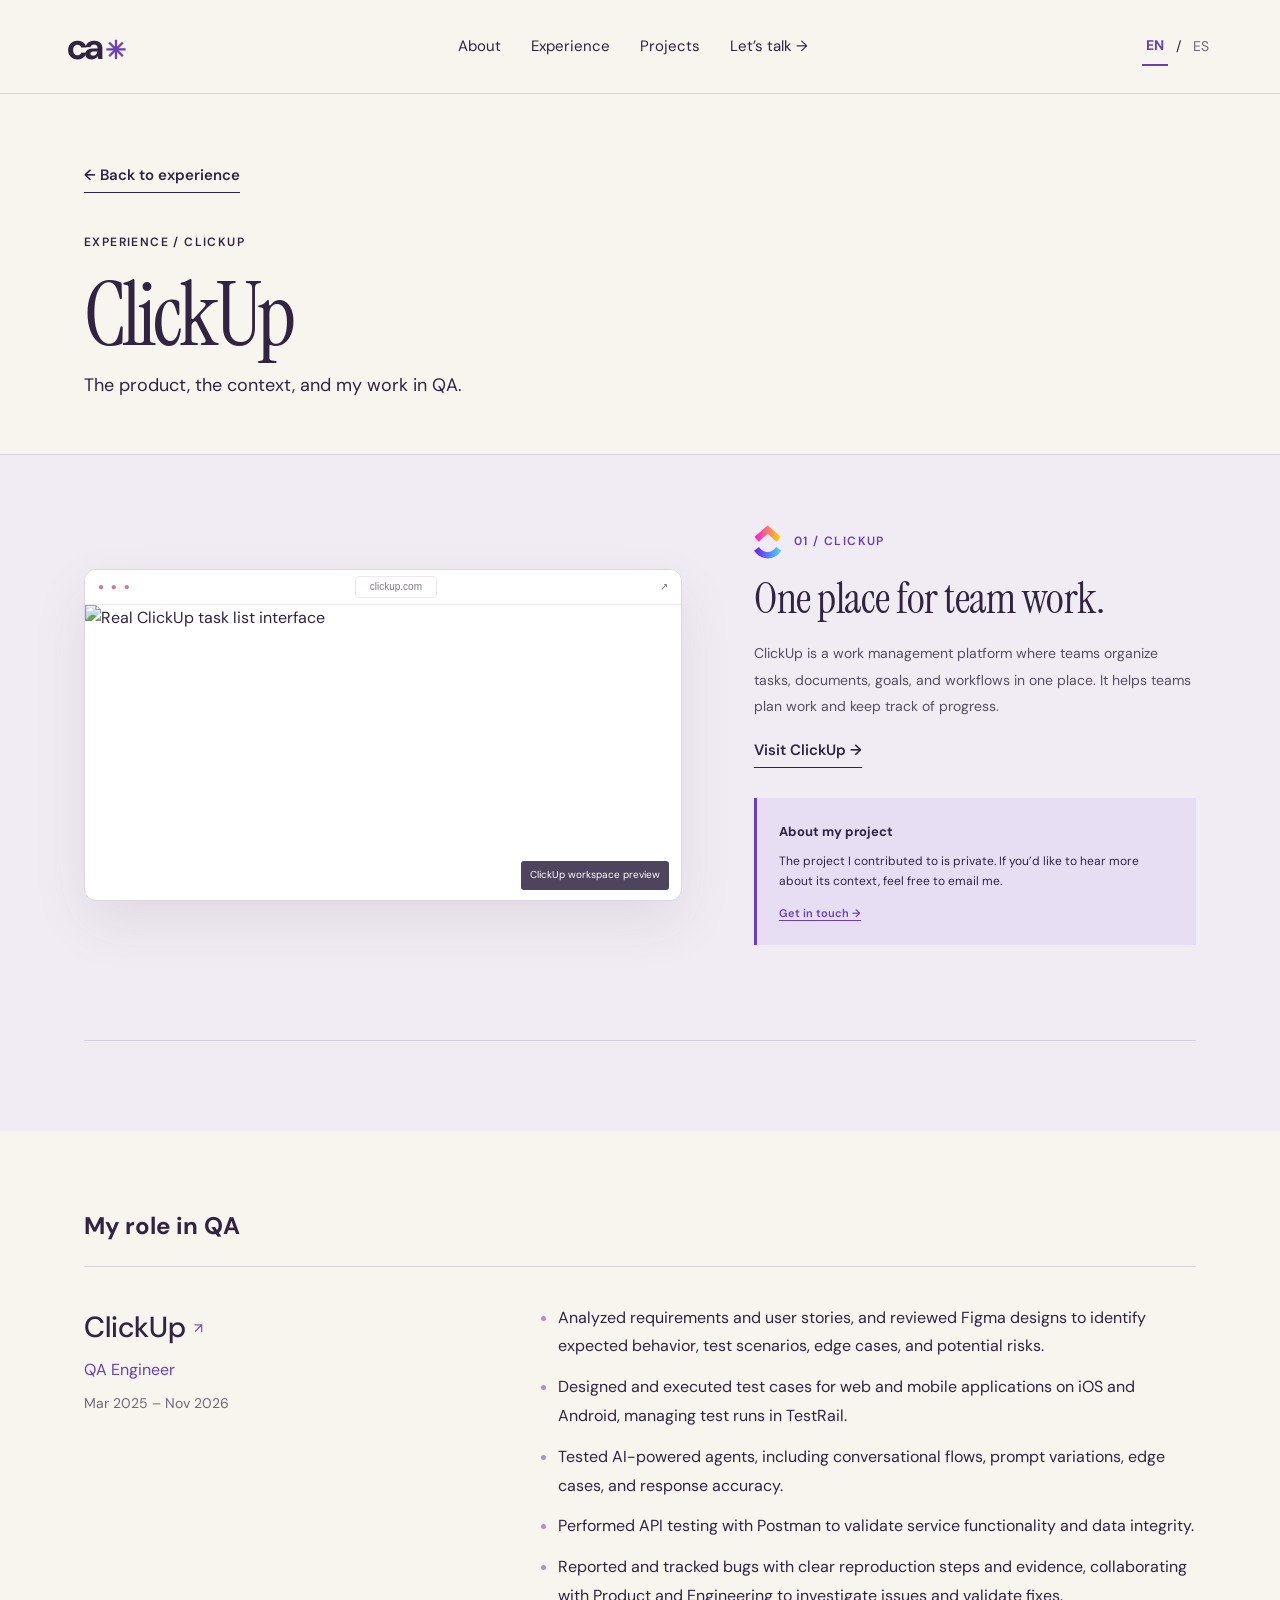
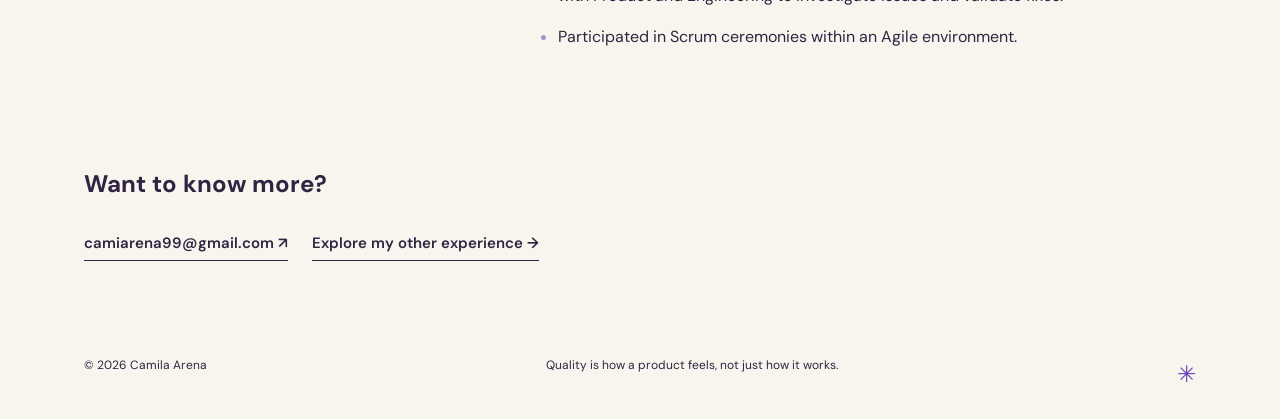
==== clickup.html @ dea51bee "Separate experience pages and add RazorTech website" ====
<!doctype html>
<html lang="en">
  <head>
    <meta charset="utf-8" />
    <meta name="viewport" content="width=device-width,initial-scale=1" />
    <meta
      name="description"
      content="Camila Arena — QA Engineer. Quality, thoughtful interfaces, and a curious mind. Explore my experience and projects."
    />
    <meta name="theme-color" content="#f8f5ee" />
    <title>ClickUp — Camila Arena</title>
    <link rel="stylesheet" href="style.css" />
  </head>
  <body data-company="ClickUp">
    <a class="skip" href="#main">Skip to content</a>
    <header>
      <a class="wordmark" href="index.html">ca<span>✳︎</span></a>
      <nav aria-label="Main navigation">
        <a href="index.html#about" data-en="About" data-es="Sobre mí">About</a
        ><a href="index.html#experience" data-en="Experience" data-es="Experiencia"
          >Experience</a
        ><a href="index.html#projects" data-en="Projects" data-es="Proyectos">Projects</a
        ><a href="index.html#contact" data-en="Let’s talk →" data-es="Hablemos →"
          >Let’s talk →</a
        >
      </nav>
      <div class="language" aria-label="Language">
        <button id="en" aria-pressed="true">EN</button><span>/</span
        ><button id="es" aria-pressed="false">ES</button>
      </div>
    </header>
<main id="main"><section class="detail-intro wrap"><a class="text-link" href="index.html#experience" data-en="← Back to experience" data-es="← Volver a experiencia">← Back to experience</a><p class="eyebrow" data-en="EXPERIENCE / CLICKUP" data-es="EXPERIENCIA / CLICKUP">EXPERIENCE / CLICKUP</p><h1>ClickUp</h1><p data-en="The product, the context, and my work in QA." data-es="El producto, el contexto y mi trabajo en QA.">The product, the context, and my work in QA.</p></section><section class="company-details section"><div class="wrap">          <div class="company-feature" id="clickup-details">
            <div class="site-preview clickup-preview">
              <div class="preview-browser">
                <span>● ● ●</span><span>clickup.com</span><span>↗</span>
              </div>
              <img
                src="https://images.ctfassets.net/w8fc6tgspyjz/O3ngxYcF3LDJGtFwNqfMs/08312296ec13d047f75118f41b28e565/projects.png"
                alt="Real ClickUp task list interface"
                loading="lazy"
              /><span
                class="preview-caption"
                data-en="ClickUp workspace preview"
                data-es="Vista de un espacio de trabajo de ClickUp"
                >ClickUp workspace preview</span
              >
            </div>
            <div class="company-copy">
              <div class="company-brand"><svg aria-hidden="true" focusable="false" fill="none" height="38" viewBox="0 0 32 38" width="32" xmlns="http://www.w3.org/2000/svg" xmlns:xlink="http://www.w3.org/1999/xlink"><linearGradient id="a" gradientUnits="userSpaceOnUse" x1="0" x2="31.2358" y1="40.2438" y2="40.2438"><stop offset="0" stop-color="#7612fa"/><stop offset="1" stop-color="#40ddff"/></linearGradient><linearGradient id="b" gradientUnits="userSpaceOnUse" x1=".68116" x2="30.6097" y1="21.9883" y2="21.9883"><stop offset="0" stop-color="#fa12e3"/><stop offset="1" stop-color="#ffd700"/></linearGradient><path d="m0 29.087 5.76396-4.46c3.06234 4.037 6.31594 5.8978 9.93744 5.8978 3.6022 0 6.7638-1.8388 9.6881-5.8441l5.8463 4.3525c-4.2195 5.7756-9.463 8.8272-15.5344 8.8272-6.05203 0-11.34635-3.032-15.7014-8.7734z" fill="url(#a)"/><path d="m15.683 9.70266-10.25946 8.92994-4.74238-5.5555 15.02364-13.07702371 14.9049 13.08672371-4.7641 5.536z" fill="url(#b)"/></svg><p class="tiny">01 / CLICKUP</p></div>
              <h3
                data-en="One place for team work."
                data-es="Un espacio para organizar el trabajo en equipo."
              >
                One place for team work.
              </h3>
              <p
                data-en="ClickUp is a work management platform where teams organize tasks, documents, goals, and workflows in one place. It helps teams plan work and keep track of progress."
                data-es="ClickUp es una plataforma de gestión del trabajo donde los equipos organizan tareas, documentos, objetivos y flujos de trabajo en un mismo lugar. Les permite planificar y seguir el avance de sus proyectos."
              >
                ClickUp is a work management platform where teams organize
                tasks, documents, goals, and workflows in one place. It helps
                teams plan work and keep track of progress.
              </p>
              <a
                class="text-link"
                href="https://clickup.com/"
                target="_blank"
                rel="noopener noreferrer"
                data-en="Visit ClickUp →"
                data-es="Conocer ClickUp →"
                >Visit ClickUp →</a
              >
              <div class="private-note">
                <strong data-en="About my project" data-es="Sobre el proyecto"
                  >About my project</strong
                >
                <p
                  data-en="The project I contributed to is private. If you’d like to hear more about its context, feel free to email me."
                  data-es="El proyecto en el que participé es privado. Si querés conocer más sobre su contexto, escribime con confianza."
                >
                  The project I contributed to is private. If you’d like to hear
                  more about its context, feel free to email me.
                </p>
                <a
                  href="mailto:camiarena99@gmail.com"
                  data-en="Get in touch →"
                  data-es="Escribime →"
                  >Get in touch →</a
                >
              </div>
            </div>
          </div>
</div></section><section class="wrap detail-role"><h2 data-en="My role in QA" data-es="Mi rol en QA">My role in QA</h2><div id="jobs"></div></section><section class="wrap detail-contact"><h2 data-en="Want to know more?" data-es="¿Querés conocer más?">Want to know more?</h2><a class="text-link" href="mailto:camiarena99@gmail.com">camiarena99@gmail.com ↗</a><a class="text-link" href="razor.html" data-en="Explore my other experience →" data-es="Ver mi otra experiencia →">Explore my other experience →</a></section></main>    <footer class="wrap">
      <span>© 2026 Camila Arena</span
      ><span
        data-en="Quality is how a product feels, not just how it works."
        data-es="La calidad es cómo se siente un producto, no solo cómo funciona."
        >Quality is how a product feels, not just how it works.</span
      ><span>✳︎</span>
    </footer>
    <script src="app.js"></script>
  </body>
</html>
---- style.css ----
@import url("https://fonts.googleapis.com/css2?family=DM+Sans:wght@400;500;600;700&family=Instrument+Serif:ital@0;1&display=swap");
:root {
  --paper: #f8f5ee;
  --ink: #302442;
  --purple: #6940b7;
  --lilac: #e8def4;
  --line: #d9d1de;
  --muted: #716779;
}
* {
  box-sizing: border-box;
}
html {
  scroll-behavior: smooth;
  scroll-padding-top: 95px;
}
body {
  margin: 0;
  background: var(--paper);
  color: var(--ink);
  font-family: "DM Sans", sans-serif;
  font-size: 16px;
  line-height: 1.65;
}
a {
  color: inherit;
  text-decoration: none;
}
button {
  font: inherit;
}
a,
button {
  -webkit-tap-highlight-color: transparent;
}
a:focus-visible,
button:focus-visible {
  outline: 3px solid #b379ed;
  outline-offset: 6px;
}
.wrap {
  max-width: 1240px;
  margin: auto;
  padding-left: 64px;
  padding-right: 64px;
}
header {
  height: 94px;
  display: flex;
  align-items: center;
  justify-content: space-between;
  padding: 0 5.2%;
  border-bottom: 1px solid var(--line);
  background: var(--paper);
  gap: 24px;
}
.wordmark {
  font-size: 36px;
  font-weight: 700;
  letter-spacing: -3px;
}
.wordmark span {
  font-size: 25px;
  color: var(--purple);
  margin-left: 4px;
}
nav {
  display: flex;
  gap: 36px;
  font-size: 13px;
}
nav a:hover,
.text-link:hover {
  color: var(--purple);
}
.language {
  display: flex;
  gap: 8px;
  font-size: 12px;
  align-items: center;
}
.language button {
  border: 0;
  background: none;
  padding: 7px 4px;
  color: var(--muted);
  cursor: pointer;
}
.language button[aria-pressed="true"] {
  font-weight: 700;
  color: var(--purple);
  border-bottom: 2px solid var(--purple);
}
.hero {
  min-height: 760px;
  display: grid;
  grid-template-columns: 1.05fr 1fr;
  align-items: center;
  padding-top: 65px;
  position: relative;
  gap: 28px;
}
.eyebrow,
.tiny {
  font-size: 10px;
  letter-spacing: 1.7px;
  font-weight: 600;
}
.eyebrow {
  display: flex;
  align-items: center;
  gap: 10px;
  margin-bottom: 24px;
}
.dot {
  width: 7px;
  height: 7px;
  border-radius: 50%;
  background: var(--purple);
}
h1 {
  font-family: "Instrument Serif", Georgia, serif;
  font-size: 118px;
  line-height: 0.87;
  font-weight: 400;
  letter-spacing: -4px;
  margin: 34px 0;
}
h1 > span {
  color: var(--purple);
  font-style: italic;
}
h1 sup {
  font-family: Georgia;
  font-size: 61px;
  display: inline-block;
  color: #d194b1;
  vertical-align: top;
  margin: 2px 0 0 25px;
}
.intro {
  max-width: 420px;
  font-size: 17px;
  line-height: 1.8;
  margin-bottom: 29px;
}
.button {
  display: inline-block;
  background: var(--purple);
  border: 1px solid var(--purple);
  color: white;
  border-radius: 4px;
  padding: 13px 20px;
  font-size: 12px;
  transition:
    transform 0.2s,
    background 0.2s;
}
.button:hover {
  transform: translateY(-3px);
  background: #512e94;
}
.text-link {
  display: inline-block;
  font-size: 12px;
  font-weight: 600;
  border-bottom: 1px solid currentColor;
  padding: 4px 0;
}
.hero .text-link {
  margin-left: 23px;
}
.hero-footer {
  grid-column: 1/-1;
  display: flex;
  justify-content: space-between;
  border-top: 1px solid var(--line);
  padding: 24px 0;
  font-size: 9px;
  letter-spacing: 1.3px;
  align-self: end;
}
.art {
  height: 510px;
  position: relative;
}
.test-window {
  position: absolute;
  top: 107px;
  left: 12px;
  right: 12px;
  transform: rotate(-5deg);
  background: #fffdf8;
  border: 1.5px solid #544360;
  border-radius: 9px;
  box-shadow: 11px 13px 0 #d8c8ee;
  z-index: 2;
  transition: transform 0.4s;
}
.art:hover .test-window {
  transform: rotate(-2deg) translateY(-5px);
}
.window-top {
  display: flex;
  justify-content: space-between;
  padding: 12px 16px;
  border-bottom: 1px solid var(--line);
  font: 10px monospace;
}
.window-top span:first-child {
  color: #ac93c8;
  letter-spacing: 2px;
}
.window-body {
  padding: 25px;
}
.window-body h2 {
  font-family: "Instrument Serif", Georgia, serif;
  font-size: 36px;
  line-height: 1.1;
  font-weight: 400;
  margin: 16px 0 25px;
}
.check {
  font-size: 12px;
  padding: 8px 0;
  display: flex;
  gap: 13px;
  align-items: center;
}
.check i {
  font-style: normal;
  background: #e7dfef;
  border-radius: 50%;
  height: 19px;
  width: 19px;
  text-align: center;
  color: var(--purple);
}
.test-bottom {
  margin-top: 20px;
  border-top: 1px dashed var(--line);
  padding-top: 15px;
  display: flex;
  justify-content: space-between;
  font: 9px monospace;
}
.note {
  position: absolute;
  padding: 19px 23px;
  z-index: 3;
  font-family: "Instrument Serif", Georgia, serif;
  font-size: 23px;
  line-height: 1.2;
  white-space: pre-line;
}
.pink {
  background: #f0c5d4;
  right: 10px;
  top: 15px;
  transform: rotate(8deg);
  box-shadow: 4px 4px 0 #e4d5d5;
}
.yellow {
  background: #f4e9a7;
  bottom: 2px;
  left: -20px;
  transform: rotate(-9deg);
  display: flex;
  gap: 12px;
}
.yellow > span:first-child {
  font-size: 40px;
}
.orbit {
  position: absolute;
  font-size: 140px;
  color: #9f7ac9;
  top: -35px;
  left: -8px;
  animation: turn 45s linear infinite;
}
.cursor {
  position: absolute;
  right: -12px;
  bottom: 35px;
  z-index: 4;
  font-size: 56px;
  color: var(--purple);
  transform: rotate(-12deg);
}
.cursor span {
  font-size: 11px;
  background: var(--purple);
  color: white;
  padding: 4px 12px;
  border-radius: 3px;
  position: absolute;
  top: 57px;
  left: 32px;
}
.section {
  padding-top: 90px;
  padding-bottom: 90px;
}
.section-title {
  font-family: "Instrument Serif", Georgia, serif;
  font-size: 57px;
  line-height: 1.06;
  font-weight: 400;
  letter-spacing: -1px;
  white-space: pre-line;
  margin: 20px 0 40px;
}
.section-title em {
  font-weight: 400;
  color: var(--purple);
}
.about {
  background: var(--lilac);
  margin-top: 0;
}
.about-grid,
.education-grid {
  display: grid;
  grid-template-columns: 1fr 1fr;
  gap: 90px;
}
.about-copy {
  padding-top: 42px;
}
.about-copy h3 {
  font-size: 24px;
  font-weight: 500;
  margin: 0 0 20px;
}
.about-copy p {
  font-size: 14px;
  line-height: 1.9;
}
.tags {
  display: flex;
  gap: 8px;
  flex-wrap: wrap;
  margin-top: 25px;
}
.tags span {
  border: 1px solid #bca9d1;
  border-radius: 30px;
  padding: 5px 12px;
  font-size: 10px;
}
.personal-art {
  height: 120px;
  position: relative;
  margin-top: 20px;
  display: flex;
  align-items: center;
  gap: 23px;
}
.cup {
  font-size: 64px;
  transform: rotate(-12deg);
}
.cat {
  font-family: monospace;
  font-size: 24px;
  transform: rotate(8deg);
}
.spark {
  font-size: 32px;
  color: var(--purple);
  align-self: start;
}
.manga {
  font-family: Georgia;
  font-size: 15px;
  line-height: 1.8;
  padding: 18px 12px;
  background: #f7f3e7;
  border: 1px solid var(--ink);
  box-shadow: 5px 4px 0 #a08aba;
  transform: rotate(12deg);
}
.section-heading {
  display: flex;
  justify-content: space-between;
  align-items: center;
  gap: 40px;
}
.section-heading > p {
  font-size: 12px;
  color: var(--muted);
  white-space: pre-line;
}
.job {
  border-top: 1px solid var(--line);
  padding: 37px 0;
  display: grid;
  grid-template-columns: 1fr 1.65fr;
  gap: 60px;
}
.job h3 {
  font-size: 29px;
  font-weight: 500;
  margin: 0;
}
.job .role {
  color: var(--purple);
  font-size: 13px;
  margin: 6px 0;
}
.job .date {
  font-size: 11px;
  color: var(--muted);
}
.job ul {
  padding-left: 17px;
  margin: 0;
  font-size: 13px;
  line-height: 1.85;
}
.job li + li {
  margin-top: 9px;
}
.job li::marker {
  color: #ad91cd;
}
.projects {
  background: #eee8e1;
}
.project-grid {
  display: grid;
  grid-template-columns: 1fr 1fr;
  gap: 32px;
}
.project-art {
  height: 300px;
  display: block;
  position: relative;
  overflow: hidden;
  transition: transform 0.25s;
}
.project-art:hover {
  transform: translateY(-5px);
}
.illustrator {
  background: #ddc8b5;
  color: #3e3029;
}
.project-number {
  position: absolute;
  top: 23px;
  left: 25px;
  font-size: 9px;
  letter-spacing: 2px;
}
.artist-name {
  position: absolute;
  top: 67px;
  left: 35px;
  font:
    54px/0.95 "Instrument Serif",
    Georgia,
    serif;
  letter-spacing: -2px;
}
.artist-name em {
  font-weight: 400;
}
.artist-name small {
  display: block;
  font:
    8px "DM Sans",
    sans-serif;
  letter-spacing: 4px;
  margin-top: 18px;
}
.pen {
  font-size: 180px;
  position: absolute;
  right: 30px;
  top: 34px;
  transform: rotate(-24deg);
  color: #704e40;
}
.round-arrow {
  position: absolute;
  bottom: 22px;
  right: 23px;
  border: 1px solid currentColor;
  border-radius: 50%;
  width: 34px;
  height: 34px;
  text-align: center;
  line-height: 32px;
}
.automation {
  background: #42305f;
  color: #f0e6fb;
}
.code-art {
  position: absolute;
  left: 28px;
  top: 87px;
  display: flex;
  flex-direction: column;
  gap: 5px;
  font: 13px/1.6 monospace;
}
.code-art b {
  color: #e4baa3;
  font-weight: 400;
}
.code-art i {
  color: #cfb7f0;
  font-style: normal;
}
.code-label {
  position: absolute;
  bottom: 29px;
  left: 28px;
  font-size: 8px;
  letter-spacing: 2px;
  color: #c6afd9;
}
.project-content {
  padding: 25px 1px;
}
.project-content h3 {
  font-size: 23px;
  font-weight: 500;
  letter-spacing: -0.5px;
  margin: 10px 0 14px;
}
.project-content p {
  font-size: 13px;
  line-height: 1.9;
  min-height: 145px;
}
.skill-row {
  border-top: 1px solid var(--line);
  display: grid;
  grid-template-columns: 240px 1fr;
  padding: 23px 0;
  gap: 30px;
}
.skill-row h3 {
  margin: 0;
  font-size: 16px;
  font-weight: 500;
}
.skill-row p {
  margin: 0;
  font-size: 13px;
  color: var(--muted);
}
.education {
  background: #eae3f1;
}
.education-list article {
  border-top: 1px solid #c8bbd7;
  padding: 24px 0;
}
.education-list h3 {
  font-size: 18px;
  line-height: 1.4;
  font-weight: 500;
  margin: 10px 0;
}
.education-list p,
.education-grid > div > p:last-child {
  font-size: 12px;
}
.education-list ul {
  padding-left: 15px;
  font-size: 13px;
  line-height: 2.1;
}
.contact {
  background: var(--purple);
  color: var(--paper);
}
.contact h2 {
  font-family: "Instrument Serif", Georgia, serif;
  font-size: 79px;
  line-height: 1.08;
  font-weight: 400;
  letter-spacing: -1.5px;
  white-space: pre-line;
  margin: 30px 0;
}
.contact h2 em {
  font-weight: 400;
  color: #e5c2e1;
}
.email {
  font-size: 23px;
  border-bottom: 1px solid #b49bd6;
  padding-bottom: 8px;
  display: inline-block;
}
.contact-links {
  display: flex;
  gap: 34px;
  margin-top: 52px;
  font-size: 12px;
}
.contact-links a:last-child {
  margin-left: auto;
}
footer {
  padding-top: 25px;
  padding-bottom: 25px;
  display: flex;
  justify-content: space-between;
  font-size: 10px;
}
footer > span:last-child {
  font-size: 23px;
  color: var(--purple);
}
.skip {
  position: absolute;
  top: -80px;
  background: white;
  padding: 12px;
  z-index: 10;
}
.skip:focus {
  top: 10px;
}
.reveal {
  animation: rise 0.6s ease both;
}
@keyframes rise {
  from {
    opacity: 0;
    transform: translateY(15px);
  }
  to {
    opacity: 1;
    transform: translateY(0);
  }
}
@keyframes turn {
  to {
    transform: rotate(360deg);
  }
}
@media (min-width: 1500px) {
  .wrap {
    max-width: 1350px;
  }
  .hero {
    min-height: 830px;
  }
  h1 {
    font-size: 140px;
  }
}
@media (max-width: 900px) {
  .wrap {
    padding-left: 32px;
    padding-right: 32px;
  }
  nav {
    gap: 18px;
  }
  .hero {
    gap: 15px;
  }
  h1 {
    font-size: 99px;
  }
  .intro {
    font-size: 15px;
  }
  .art {
    transform: scale(0.9);
    transform-origin: center;
  }
  .about-grid,
  .education-grid {
    gap: 40px;
  }
  .section-title {
    font-size: 48px;
  }
  .hero .text-link {
    margin: 15px 0;
  }
  .job {
    gap: 30px;
  }
  .project-content p {
    min-height: 190px;
  }
}
@media (max-width: 650px) {
  header {
    height: 76px;
    padding: 0 23px;
    gap: 15px;
  }
  nav {
    gap: 18px;
    font-size: 11px;
  }
  nav a:nth-child(2),
  nav a:last-child {
    display: none;
  }
  .wordmark {
    font-size: 30px;
  }
  .wrap {
    padding-left: 24px;
    padding-right: 24px;
  }
  .hero {
    display: block;
    padding-top: 35px;
    min-height: 0;
  }
  .eyebrow {
    font-size: 8px;
    letter-spacing: 1.3px;
  }
  h1 {
    font-size: 105px;
    margin-top: 30px;
  }
  h1 sup {
    font-size: 45px;
  }
  .intro {
    font-size: 15px;
    max-width: 100%;
  }
  .hero .text-link {
    margin-left: 18px;
  }
  .art {
    height: 470px;
    transform: scale(0.91);
    margin-top: 15px;
  }
  .window-body {
    padding: 23px;
  }
  .window-body h2 {
    font-size: 31px;
  }
  .pink {
    right: -5px;
    top: 15px;
  }
  .test-window {
    left: 0;
    right: 0;
    top: 102px;
  }
  .yellow {
    left: -12px;
    bottom: 0;
    font-size: 22px;
  }
  .cursor {
    right: 0;
  }
  .hero-footer {
    font-size: 7px;
    gap: 15px;
    margin-top: 15px;
  }
  .hero-footer span:last-child {
    text-align: right;
  }
  .section {
    padding-top: 62px;
    padding-bottom: 62px;
  }
  .section-title {
    font-size: 47px;
    margin-bottom: 30px;
  }
  .about-grid,
  .education-grid {
    grid-template-columns: 1fr;
    gap: 15px;
  }
  .about-copy {
    padding-top: 18px;
  }
  .personal-art {
    height: 90px;
    margin: 35px 0 15px;
    gap: 28px;
  }
  .cup {
    font-size: 51px;
  }
  .cat {
    font-size: 21px;
  }
  .manga {
    font-size: 12px;
    padding: 10px;
  }
  .section-heading {
    display: block;
  }
  .section-heading > p {
    margin-bottom: 30px;
  }
  .job {
    grid-template-columns: 1fr;
    gap: 23px;
    padding: 28px 0;
  }
  .job h3 {
    font-size: 27px;
  }
  .job ul {
    font-size: 12px;
  }
  .project-grid {
    grid-template-columns: 1fr;
    gap: 28px;
  }
  .project-art {
    height: 280px;
  }
  .project-content p {
    min-height: 0;
  }
  .project-content {
    padding-bottom: 10px;
  }
  .skill-row {
    grid-template-columns: 1fr;
    gap: 10px;
  }
  .skill-row p {
    line-height: 2;
  }
  .education-list {
    margin-top: 15px;
  }
  .contact h2 {
    font-size: 52px;
  }
  .email {
    font-size: 18px;
  }
  .contact-links {
    gap: 20px;
    font-size: 10px;
  }
  footer {
    font-size: 8px;
    gap: 15px;
  }
  footer > span:nth-child(2) {
    max-width: 130px;
    text-align: center;
  }
}
@media (prefers-reduced-motion: reduce) {
  html {
    scroll-behavior: auto;
  }
  *,
  *::before,
  *::after {
    animation: none !important;
    transition: none !important;
  }
}
.orbit {
  font-size: 0;
  width: 125px;
  height: 125px;
  top: 3px;
  background: #a380c9;
  clip-path: polygon(
    45% 0,
    55% 0,
    55% 35%,
    80% 10%,
    88% 18%,
    63% 43%,
    100% 43%,
    100% 55%,
    65% 55%,
    90% 80%,
    82% 88%,
    57% 63%,
    57% 100%,
    45% 100%,
    45% 65%,
    20% 90%,
    12% 82%,
    37% 57%,
    0 57%,
    0 45%,
    35% 45%,
    10% 20%,
    18% 12%,
    43% 37%
  );
}
.wordmark span,
h1 sup,
footer > span:last-child {
  font-variant-emoji: text;
}
.cursor {
  font-family: Arial, sans-serif;
  font-size: 48px;
  transform: rotate(-120deg);
}
.cursor span {
  transform: rotate(120deg);
  top: 25px;
  left: -30px;
}
.yellow {
  bottom: -30px;
  left: -20px;
}
.art {
  margin-bottom: 30px;
}
@media (max-width: 650px) {
  .yellow {
    bottom: -15px;
  }
  .art {
    margin-bottom: 25px;
  }
}
/* Personal photographs: one portrait, one small handmade detail. */
.about-grid {
  align-items: center;
  column-gap: 78px;
}
.about-copy {
  padding-top: 65px;
}
.personal-photos {
  position: relative;
  max-width: 465px;
  padding: 0 55px 62px 8px;
  margin-top: 36px;
}
.personal-photos figure {
  margin: 0;
  background: #fffdf8;
  padding: 10px 10px 0;
  box-shadow: 0 7px 22px #49305d14;
  border: 1px solid #d7c9e1;
}
.portrait-photo {
  width: 100%;
  max-width: 315px;
  transform: rotate(-3deg);
}
.portrait-photo img {
  display: block;
  width: 100%;
  height: auto;
  aspect-ratio: 4/5;
  object-fit: cover;
}
.personal-photos figcaption {
  font-size: 11px;
  line-height: 1.5;
  padding: 12px 3px 14px;
  color: #665070;
  text-align: center;
}
.ceramics-photo {
  position: absolute;
  bottom: 0;
  right: 0;
  width: 220px;
  transform: rotate(6deg);
}
.ceramics-photo img {
  display: block;
  width: 100%;
  height: auto;
  aspect-ratio: 941/557;
  object-fit: cover;
}
.ceramics-photo figcaption {
  font-size: 10px;
  padding: 9px 0 11px;
}
.tags {
  gap: 10px;
  margin-top: 28px;
}
.tags span {
  font-size: 13px;
  padding: 9px 17px;
  background: #f4eef9;
  border-color: #bba5d0;
}
.about-copy p {
  font-size: 15px;
}
.about .section-title {
  font-size: 53px;
}
@media (max-width: 900px) {
  .about-grid {
    column-gap: 38px;
  }
  .personal-photos {
    padding-right: 25px;
  }
  .ceramics-photo {
    width: 180px;
    right: -10px;
  }
  .about .section-title {
    font-size: 46px;
  }
  .tags span {
    font-size: 12px;
    padding: 8px 14px;
  }
}
@media (max-width: 650px) {
  .about-grid {
    gap: 30px;
  }
  .personal-photos {
    max-width: 380px;
    margin: 28px auto 0;
    padding: 0 42px 66px 8px;
  }
  .portrait-photo {
    max-width: 280px;
  }
  .ceramics-photo {
    width: 185px;
    right: 0;
  }
  .about-copy {
    padding-top: 12px;
  }
  .tags span {
    font-size: 13px;
  }
  .about .section-title {
    font-size: 45px;
  }
}
.illustrator {
  background: #ded2ea;
  padding: 18px 18px 0;
  display: flex;
  align-items: flex-start;
}
.browser-frame {
  width: 100%;
  border-radius: 6px 6px 0 0;
  overflow: hidden;
  box-shadow: 0 9px 18px #24133322;
  background: #111;
  border: 1px solid #a597b2;
}
.browser-bar {
  height: 27px;
  padding: 0 10px;
  display: flex;
  align-items: center;
  justify-content: space-between;
  gap: 8px;
  background: #faf7fd;
  color: #7c6a90;
  font-size: 8px;
}
.browser-bar span:first-child {
  font-size: 7px;
  letter-spacing: 2px;
}
.browser-frame img {
  width: 100%;
  height: auto;
  display: block;
}
.illustrator:hover .browser-frame {
  transform: translateY(-2px);
}
@media (max-width: 650px) {
  .illustrator {
    height: auto;
    min-height: 230px;
    padding: 15px;
  }
  .browser-bar {
    font-size: 7px;
  }
}
/* More comfortable reading sizes across the portfolio. */
nav {
  font-size: 15px;
  gap: 30px;
}
.language {
  font-size: 14px;
}
.intro {
  font-size: 19px;
}
.button,
.text-link {
  font-size: 15px;
}
.eyebrow,
.tiny {
  font-size: 12px;
  letter-spacing: 1.4px;
}
.hero-footer {
  font-size: 11px;
}
.about-copy p {
  font-size: 17px;
  line-height: 1.85;
}
.about-copy h3 {
  font-size: 27px;
}
.tags span {
  font-size: 15px;
  padding: 10px 18px;
}
.section-heading > p {
  font-size: 15px;
}
.job .role {
  font-size: 16px;
}
.job .date {
  font-size: 14px;
}
.job ul {
  font-size: 16px;
  line-height: 1.8;
}
.job li + li {
  margin-top: 12px;
}
.project-content p {
  font-size: 16px;
  line-height: 1.8;
  min-height: 0;
}
.project-content h3 {
  font-size: 26px;
}
.skill-row h3 {
  font-size: 19px;
}
.skill-row p {
  font-size: 16px;
  line-height: 1.9;
}
.education-list h3 {
  font-size: 21px;
}
.education-list p,
.education-grid > div > p:last-child {
  font-size: 15px;
}
.education-list ul {
  font-size: 16px;
  line-height: 1.9;
}
.personal-photos figcaption {
  font-size: 13px;
}
.ceramics-photo figcaption {
  font-size: 12px;
}
.contact-links {
  font-size: 15px;
}
footer {
  font-size: 12px;
}
.project-number {
  font-size: 11px;
}
.code-label {
  font-size: 10px;
}
@media (max-width: 900px) {
  nav {
    gap: 18px;
  }
  .intro {
    font-size: 18px;
  }
  .project-content p {
    min-height: 0;
  }
  .tags span {
    font-size: 14px;
  }
}
@media (max-width: 650px) {
  nav {
    font-size: 14px;
    gap: 16px;
  }
  .language {
    font-size: 13px;
  }
  .intro {
    font-size: 18px;
  }
  .hero .text-link {
    margin-left: 0;
    display: table;
    margin-top: 18px;
  }
  .eyebrow {
    font-size: 10px;
  }
  .hero-footer {
    font-size: 9px;
  }
  .about-copy p,
  .job ul,
  .project-content p,
  .skill-row p,
  .education-list ul {
    font-size: 16px;
  }
  .tags span {
    font-size: 14px;
  }
  .section-heading > p {
    font-size: 14px;
  }
  .job .date {
    font-size: 13px;
  }
  .contact-links {
    font-size: 13px;
    gap: 17px;
    flex-wrap: wrap;
  }
  footer {
    font-size: 10px;
  }
  .personal-photos figcaption {
    font-size: 12px;
  }
  .ceramics-photo figcaption {
    font-size: 11px;
  }
}
/* Keep both photo captions fully visible, with a slightly larger pottery detail. */
.personal-photos {
  padding: 0 0 12px 8px;
}
.personal-photos .ceramics-photo {
  position: relative;
  bottom: auto;
  right: auto;
  width: 245px;
  margin: 26px 0 0 auto;
  transform: rotate(4deg);
}
@media (max-width: 900px) {
  .personal-photos .ceramics-photo {
    width: 205px;
  }
}
@media (max-width: 650px) {
  .personal-photos {
    padding: 0 6px 12px 8px;
  }
  .personal-photos .ceramics-photo {
    width: 210px;
    margin-top: 26px;
  }
}
/* Two handmade pieces, with the portrait caption unobstructed. */
.pottery-photos {
  display: flex;
  align-items: flex-start;
  gap: 18px;
  margin-top: 30px;
}
.personal-photos .pottery-photos .ceramics-photo {
  width: 245px;
  flex: 1.2;
  margin: 8px 0 0;
  min-width: 0;
  transform: rotate(-3deg);
}
.personal-photos .toast-photo {
  width: 190px;
  flex: 1;
  min-width: 0;
  transform: rotate(4deg);
  margin: 0;
}
.toast-photo img {
  display: block;
  width: 100%;
  height: auto;
  aspect-ratio: 3/4;
  object-fit: cover;
  object-position: 50% 55%;
}
.toast-photo figcaption {
  font-size: 12px;
  line-height: 1.5;
  padding: 10px 2px 12px;
}
.personal-photos .ceramics-photo figcaption {
  font-size: 12px;
}
.art {
  margin-bottom: 0;
}
@media (max-width: 650px) {
  .pottery-photos {
    gap: 14px;
    margin-top: 30px;
  }
  .toast-photo figcaption,
  .personal-photos .ceramics-photo figcaption {
    font-size: 11px;
  }
}

.job-company-link {
  display: inline-flex;
  align-items: center;
  gap: 8px;
}
.job-company-link span {
  font:
    14px "DM Sans",
    sans-serif;
  color: var(--purple);
  transition: transform 0.2s;
}
.job-company-link:hover span {
  transform: translate(3px, 3px);
}
.company-details {
  background: #f1ecf3;
  border-top: 1px solid var(--line);
}
.company-feature {
  display: grid;
  grid-template-columns: 1.15fr 0.85fr;
  gap: 72px;
  align-items: center;
  padding: 40px 0 95px;
  border-bottom: 1px solid #d7cddd;
}
.clickup-preview {
  position: relative;
  min-height: 330px;
  background: #fff;
  border: 1px solid #ddd5e5;
  border-radius: 12px;
  box-shadow: 0 22px 55px #38284b16;
  overflow: hidden;
}
.cu-topbar {
  height: 54px;
  display: flex;
  align-items: center;
  gap: 12px;
  padding: 0 17px;
  border-bottom: 1px solid #eee9f1;
  color: #302442;
}
.cu-logo {
  display: grid;
  place-items: center;
  width: 24px;
  height: 24px;
  border-radius: 7px;
  background: linear-gradient(135deg, #7c4dff, #ef4fa8);
  color: white;
  font-size: 17px;
}
.cu-topbar strong {
  font-size: 13px;
}
.cu-search {
  margin-left: auto;
  border: 1px solid #e9e4ed;
  border-radius: 5px;
  padding: 5px 11px;
  width: 42%;
  color: #948a9b;
  font-size: 9px;
}
.cu-avatar {
  display: grid;
  place-items: center;
  width: 25px;
  height: 25px;
  border-radius: 50%;
  background: #e8def4;
  color: #6940b7;
  font-size: 10px;
}
.cu-content {
  display: grid;
  grid-template-columns: 135px 1fr;
  min-height: 230px;
}
.cu-content aside {
  display: flex;
  flex-direction: column;
  gap: 13px;
  padding: 20px 14px;
  border-right: 1px solid #eee9f1;
  font-size: 10px;
  color: #716779;
}
.cu-content aside b {
  color: #302442;
  margin-bottom: 5px;
}
.cu-board {
  padding: 20px 22px;
}
.cu-board h3 {
  font-size: 20px;
  font-weight: 500;
  margin: 7px 0 19px;
}
.cu-task {
  display: flex;
  gap: 10px;
  align-items: center;
  padding: 11px 9px;
  border: 1px solid #f0ecf2;
  border-radius: 6px;
  margin-top: 8px;
  font-size: 10px;
}
.cu-task small {
  margin-left: auto;
  color: #8b8191;
  font-size: 8px;
}
.task-dot {
  width: 8px;
  height: 8px;
  border-radius: 50%;
  flex: 0 0 8px;
}
.task-dot.violet {
  background: #8b63d6;
}
.task-dot.yellow-dot {
  background: #e4bd59;
}
.task-dot.mint {
  background: #61b89d;
}
.cu-caption {
  position: absolute;
  right: 13px;
  bottom: 10px;
  font-size: 8px;
  letter-spacing: 0.7px;
  color: #897e90;
}
.company-copy .tiny,
.razor-details .tiny {
  color: var(--purple);
}
.company-copy h3,
.razor-details .section-heading h3 {
  font-family: "Instrument Serif", Georgia, serif;
  font-size: 43px;
  line-height: 1.1;
  font-weight: 400;
  letter-spacing: -0.5px;
  margin: 12px 0 18px;
}
.company-copy > p:not(.tiny) {
  font-size: 14px;
  line-height: 1.9;
  color: #574d60;
}
.private-note {
  margin-top: 30px;
  padding: 20px 22px;
  background: #e8def4;
  border-left: 3px solid var(--purple);
}
.private-note strong {
  font-size: 13px;
}
.private-note p {
  font-size: 12px;
  line-height: 1.7;
  margin: 7px 0;
}
.private-note a {
  font-size: 11px;
  font-weight: 600;
  color: var(--purple);
  border-bottom: 1px solid currentColor;
}
.razor-details {
  padding-top: 72px;
}
.razor-details .section-heading {
  align-items: end;
  margin-bottom: 26px;
}
.razor-details .section-heading h3 {
  font-size: 38px;
  margin-bottom: 0;
}
.razor-details .section-heading > p {
  max-width: 245px;
}
.client-grid {
  display: grid;
  grid-template-columns: repeat(3, 1fr);
  gap: 18px;
}
.client-card {
  position: relative;
  min-height: 310px;
  padding: 25px 23px 24px;
  background: #fffdf8;
  border: 1px solid #e3dce5;
  display: flex;
  flex-direction: column;
  align-items: flex-start;
}
.client-index {
  font-family: "Instrument Serif", Georgia, serif;
  font-size: 28px;
  color: #c4afd8;
  line-height: 1;
}
.client-sector {
  margin-top: 24px;
  font-size: 8px;
  letter-spacing: 1.15px;
  color: #81758b;
  font-weight: 600;
}
.client-card h4 {
  font-family: "Instrument Serif", Georgia, serif;
  font-size: 27px;
  font-weight: 400;
  margin: 8px 0 6px;
}
.client-card p {
  font-size: 12px;
  line-height: 1.8;
  color: #62586a;
  margin: 0 0 18px;
}
.client-card .text-link,
.private-label {
  margin-top: auto;
  font-size: 11px;
}
.private-label {
  color: #8b8191;
  border-bottom: 1px dashed #bcb2c5;
  padding-bottom: 3px;
}
.contact-invite {
  max-width: 570px;
  font-size: 15px;
  line-height: 1.8;
  color: #f0e8f7;
  margin: -12px 0 28px;
}
.contact h2 {
  margin-bottom: 22px;
}
@media (max-width: 900px) {
  .company-feature {
    gap: 38px;
  }
  .cu-content {
    grid-template-columns: 110px 1fr;
  }
  .client-grid {
    gap: 12px;
  }
  .client-card {
    padding: 22px 17px;
  }
  .client-sector {
    font-size: 7px;
    letter-spacing: 0.9px;
  }
}
@media (max-width: 650px) {
  .company-feature {
    grid-template-columns: 1fr;
    gap: 28px;
    padding: 10px 0 62px;
  }
  .clickup-preview {
    min-height: 280px;
  }
  .cu-content {
    grid-template-columns: 105px 1fr;
    min-height: 200px;
  }
  .cu-board {
    padding: 18px 13px;
  }
  .cu-task {
    font-size: 9px;
    padding: 10px 7px;
  }
  .company-copy h3 {
    font-size: 37px;
  }
  .razor-details {
    padding-top: 54px;
  }
  .razor-details .section-heading h3 {
    font-size: 34px;
  }
  .razor-details .section-heading > p {
    max-width: none;
  }
  .client-grid {
    grid-template-columns: 1fr;
  }
  .client-card {
    min-height: 0;
    padding: 22px;
  }
  .client-sector {
    font-size: 8px;
    letter-spacing: 1px;
  }
  .client-card p {
    font-size: 12px;
  }
  .contact-invite {
    font-size: 13px;
    margin: 0 0 23px;
  }
}

/* Authentic company imagery and preview framing */
.site-preview,
.client-preview {
  position: relative;
  overflow: hidden;
  background: #fff;
  border: 1px solid #ddd5e5;
  box-shadow: 0 22px 55px #38284b16;
}
.site-preview {
  min-height: 330px;
  border-radius: 12px;
}
.preview-browser {
  height: 35px;
  display: flex;
  align-items: center;
  gap: 12px;
  padding: 0 13px;
  background: #fff;
  border-bottom: 1px solid #ece7ef;
  color: #83798b;
  font:
    10px/1 Arial,
    sans-serif;
}
.preview-browser span:first-child {
  color: #c17e9f;
  letter-spacing: 2px;
}
.preview-browser span:nth-child(2) {
  margin: auto;
  border: 1px solid #eee9f1;
  border-radius: 4px;
  padding: 5px 14px;
  color: #81788a;
}
.site-preview > img {
  display: block;
  width: 100%;
  height: 295px;
  object-fit: cover;
  object-position: top center;
}
.preview-caption {
  position: absolute;
  bottom: 10px;
  right: 12px;
  padding: 6px 9px;
  border-radius: 3px;
  background: #302442d9;
  color: white;
  font-size: 10px;
}
.client-grid {
  grid-template-columns: repeat(3, minmax(0, 1fr));
  gap: 18px;
}
.client-card {
  min-height: 370px;
  padding: 0 22px 24px;
}
.client-preview {
  width: calc(100% + 44px);
  height: 160px;
  margin: 0 -22px 20px;
  border-width: 0 0 1px;
}
.client-preview img {
  display: block;
  width: 100%;
  height: 124px;
  object-fit: cover;
  object-position: center;
}
.client-preview .preview-browser {
  height: 35px;
}
.vali-preview img {
  object-fit: contain;
  background: #f6f4fb;
  padding: 8px 18px;
}
.tbb-preview img {
  object-position: center 44%;
}
.cargill-preview {
  display: grid;
  place-items: center;
  height: 160px;
  background: #fff;
}
.cargill-brand {
  display: grid;
  place-items: center;
  width: 100%;
  height: 100%;
  background: linear-gradient(120deg, #f7f7f5, #fff);
}
.cargill-brand img {
  display: block;
  width: 75%;
  max-height: 96px;
  object-fit: contain;
}
@media (max-width: 900px) {
  .client-grid {
    gap: 12px;
  }
  .client-card {
    padding: 0 17px 22px;
  }
  .client-preview {
    width: calc(100% + 34px);
    margin-left: -17px;
    margin-right: -17px;
  }
}
@media (max-width: 650px) {
  .client-grid {
    grid-template-columns: 1fr;
  }
  .client-card {
    min-height: 340px;
    padding: 0 22px 22px;
  }
  .client-preview {
    width: calc(100% + 44px);
    height: 180px;
    margin-left: -22px;
    margin-right: -22px;
  }
  .client-preview img {
    height: 144px;
  }
  .site-preview {
    min-height: 270px;
  }
  .site-preview > img {
    height: 235px;
  }
}

/* Let grid items shrink to the available viewport, including intrinsic images. */
.hero > *, .about-grid > *, .education-grid > *, .project-grid > *,
.company-feature > *, .client-grid > *, .job > *, .skill-row > * { min-width: 0; }
.personal-photos { width: 100%; }
.portrait-photo { max-width: 100%; }
.personal-photos .portrait-photo { max-width: 315px; }
.pottery-photos > figure { max-width: 100%; }
.company-brand { display:flex; align-items:center; gap:12px; margin-bottom:16px; }
.company-brand svg { flex:0 0 28px; width:28px; height:34px; }
.company-brand .tiny { margin:0; }
.contact-links { flex-wrap:wrap; }
.email { max-width:100%; overflow-wrap:anywhere; }
@media (max-width:900px) {
  .hero { grid-template-columns:minmax(0,1.05fr) minmax(0,1fr); }
  .about-grid,.education-grid,.project-grid { grid-template-columns:repeat(2,minmax(0,1fr)); }
  .company-feature { grid-template-columns:minmax(0,1.15fr) minmax(0,.85fr); }
  .art { min-width:0; }
  h1 { font-size:clamp(68px,11vw,99px); }
  h1 sup { margin-left:12px; font-size:40px; }
  .cursor { right:14px; }
}
@media (max-width:650px) {
  .about-grid,.education-grid,.project-grid,.company-feature { grid-template-columns:minmax(0,1fr); }
  .personal-photos { max-width:380px; }
  .personal-photos .portrait-photo { width:100%; max-width:280px; }
  .pottery-photos { width:100%; }
  .hero h1 { font-size:clamp(72px,24vw,105px); }
  .hero h1 sup { font-size:clamp(30px,10vw,45px); margin-left:10px; }
  .hero-footer { flex-wrap:wrap; gap:8px 16px; }
  .hero-footer span { min-width:0; }
  .hero-footer span:last-child { text-align:left; }
  .art { margin-left:8px; margin-right:8px; }
  .cursor { right:20px; }
  .eyebrow { overflow-wrap:anywhere; }
  .contact-links { gap:16px 24px; }
  .contact-links a:last-child { margin-left:0; }
  footer { flex-wrap:wrap; align-items:center; }
  footer > span:nth-child(2) { max-width:none; flex:1 1 160px; }
}
@media (max-width:360px) {
  header { padding:0 16px; gap:10px; }
  nav { gap:10px; font-size:13px; }
  .language { gap:3px; }
  .wrap { padding-left:20px; padding-right:20px; }
  .window-body { padding:18px; }
  .window-body h2 { font-size:28px; }
  .section-title,.about .section-title { font-size:40px; }
}

/* Four RazorTech projects, balanced across two columns. */
.razor-details .client-grid { grid-template-columns:repeat(2,minmax(0,1fr)); gap:24px; }
.razor-web-preview { display:block; background:#293e81; }
.client-preview.razor-web-preview img { display:block; width:100%; height:calc(100% - 35px); object-fit:cover; object-position:center 35%; }
.client-card .client-contribution { font-size:12px; color:var(--purple); border-left:2px solid #c4afd8; padding-left:10px; }
@media(max-width:650px) {
  .razor-details .client-grid { grid-template-columns:minmax(0,1fr); gap:20px; }
}

/* Dedicated experience pages. */
.detail-intro { padding-top:65px; padding-bottom:35px; }
.detail-intro .eyebrow { margin-top:40px; }
.detail-intro h1 { font-family:"Instrument Serif", Georgia, serif; font-size:clamp(48px,8vw,88px); margin:12px 0; font-weight:400; }
.detail-intro p:last-child { font-size:18px; }
body[data-company] .company-details { padding-top:30px; }
body[data-company] .razor-details { border-top:0; margin-top:0; padding-top:0; }
.detail-role { padding-top:55px; padding-bottom:45px; }
.detail-contact { padding-top:30px; padding-bottom:70px; display:flex; flex-wrap:wrap; gap:24px; align-items:center; }
.detail-contact h2 { width:100%; margin:0; }
.detail-contact a { overflow-wrap:anywhere; }
.client-preview.vali-preview, .client-preview.tbb-preview, .client-preview.cargill-preview { grid-template-rows:minmax(0,1fr); }
.client-preview.vali-preview img, .client-preview.tbb-preview img, .client-preview.cargill-preview img { min-height:0; max-height:100%; box-sizing:border-box; }
@media(max-width:650px) { .detail-intro { padding-top:36px; } .detail-contact { flex-direction:column; align-items:flex-start; } }
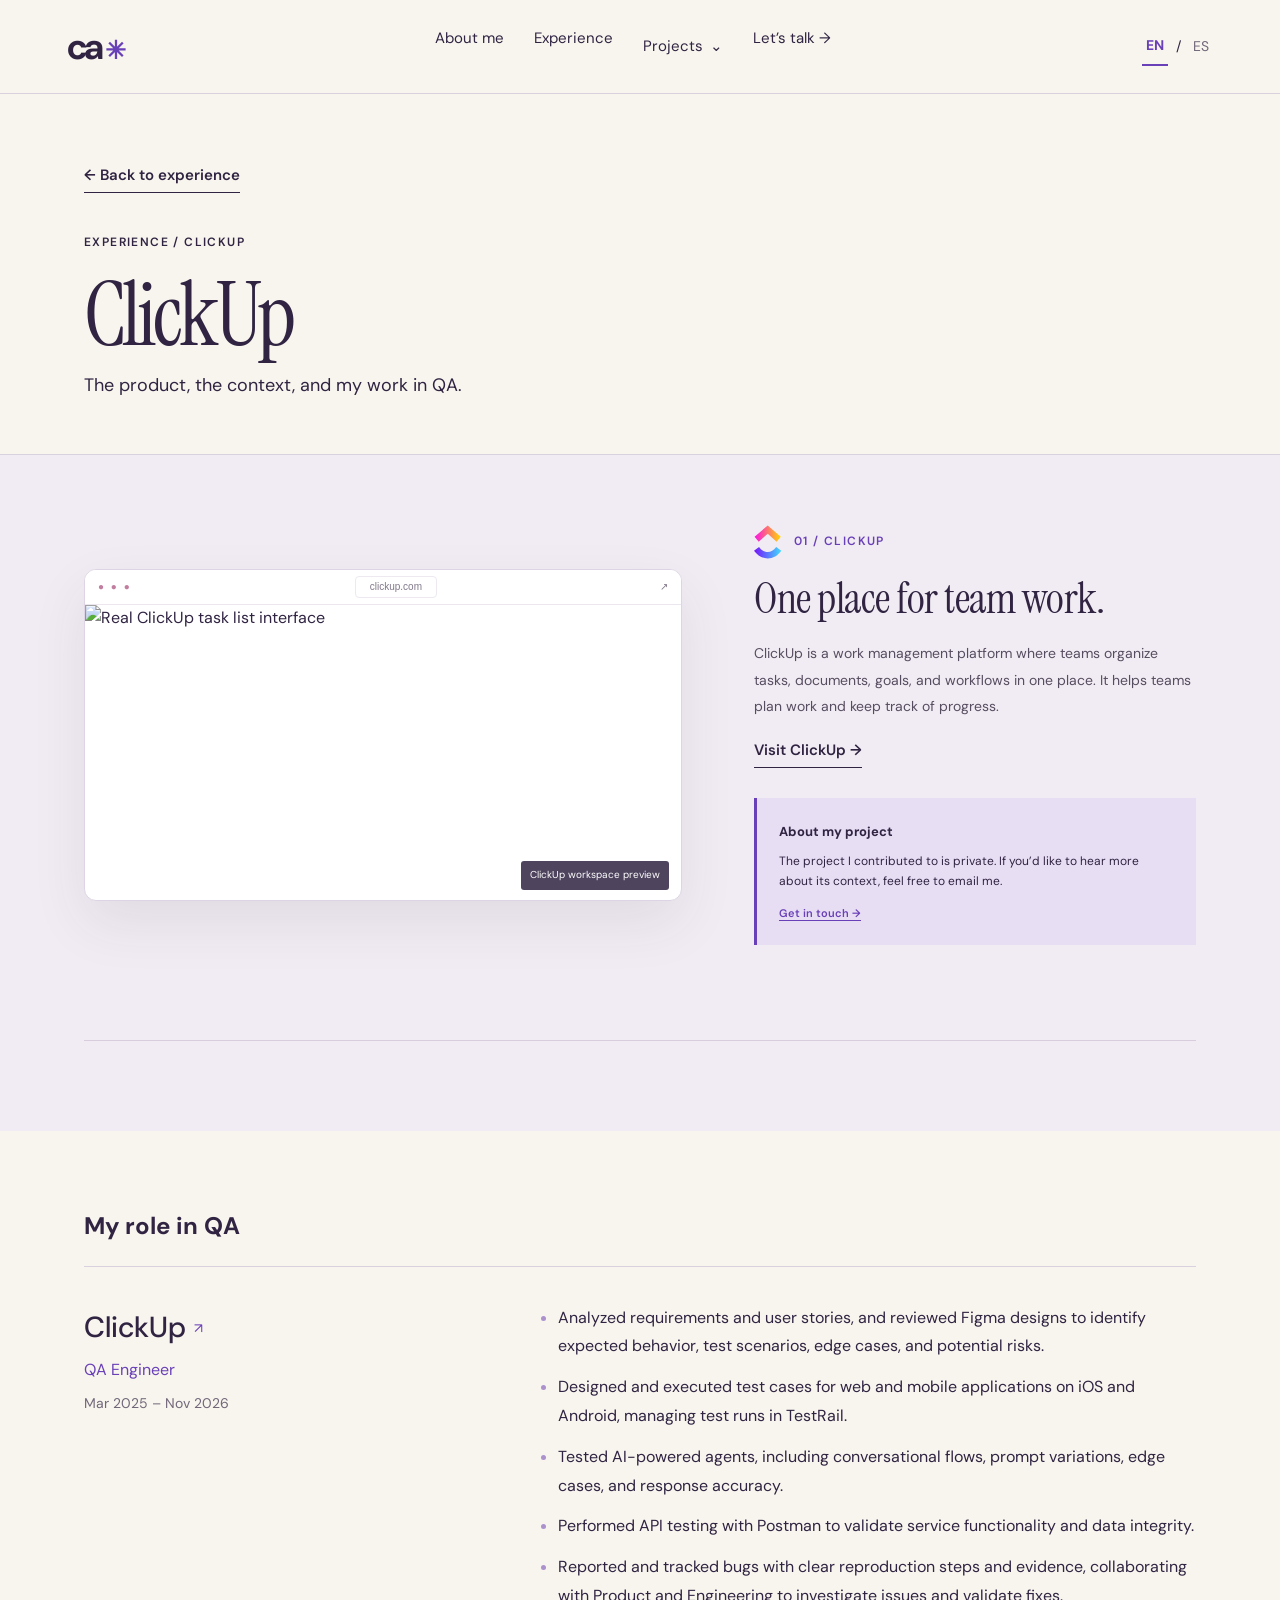
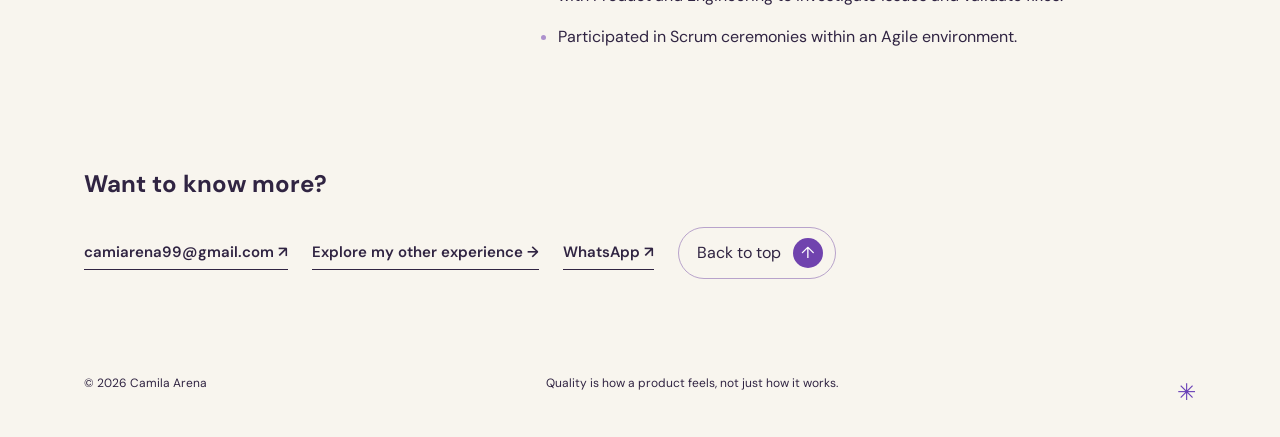
==== commit fb3f892d: "Improve navigation, QA description and contact" ====
--- a/clickup.html
+++ b/clickup.html
@@ -11,15 +11,15 @@
     <title>ClickUp — Camila Arena</title>
     <link rel="stylesheet" href="style.css" />
   </head>
-  <body data-company="ClickUp">
+  <body id="top" data-company="ClickUp">
     <a class="skip" href="#main">Skip to content</a>
     <header>
       <a class="wordmark" href="index.html">ca<span>✳︎</span></a>
       <nav aria-label="Main navigation">
-        <a href="index.html#about" data-en="About" data-es="Sobre mí">About</a
+        <a href="index.html#about" data-en="About me" data-es="Sobre mí">About me</a
         ><a href="index.html#experience" data-en="Experience" data-es="Experiencia"
           >Experience</a
-        ><a href="index.html#projects" data-en="Projects" data-es="Proyectos">Projects</a
+        ><div class="nav-projects"><button class="projects-toggle" type="button" aria-expanded="false" aria-controls="projects-menu"><span data-en="Projects" data-es="Proyectos">Projects</span><span class="menu-chevron" aria-hidden="true">⌄</span></button><div class="projects-menu" id="projects-menu" hidden><a href="index.html#projects" data-en="Selected projects" data-es="Proyectos destacados">Selected projects</a><a href="clickup.html">ClickUp</a><a href="razor.html">RazorTech</a></div></div
         ><a href="index.html#contact" data-en="Let’s talk →" data-es="Hablemos →"
           >Let’s talk →</a
         >
@@ -90,7 +90,7 @@
               </div>
             </div>
           </div>
-</div></section><section class="wrap detail-role"><h2 data-en="My role in QA" data-es="Mi rol en QA">My role in QA</h2><div id="jobs"></div></section><section class="wrap detail-contact"><h2 data-en="Want to know more?" data-es="¿Querés conocer más?">Want to know more?</h2><a class="text-link" href="mailto:camiarena99@gmail.com">camiarena99@gmail.com ↗</a><a class="text-link" href="razor.html" data-en="Explore my other experience →" data-es="Ver mi otra experiencia →">Explore my other experience →</a></section></main>    <footer class="wrap">
+</div></section><section class="wrap detail-role"><h2 data-en="My role in QA" data-es="Mi rol en QA">My role in QA</h2><div id="jobs"></div></section><section class="wrap detail-contact"><h2 data-en="Want to know more?" data-es="¿Querés conocer más?">Want to know more?</h2><a class="text-link" href="mailto:camiarena99@gmail.com">camiarena99@gmail.com ↗</a><a class="text-link" href="razor.html" data-en="Explore my other experience →" data-es="Ver mi otra experiencia →">Explore my other experience →</a><a class="text-link whatsapp-link" href="https://wa.me/5492914139035" target="_blank" rel="noopener noreferrer">WhatsApp ↗</a><a class="back-to-top" href="#top"><span data-en="Back to top" data-es="Volver arriba">Back to top</span><span class="top-arrow" aria-hidden="true">↑</span></a></section></main>    <footer class="wrap">
       <span>© 2026 Camila Arena</span
       ><span
         data-en="Quality is how a product feels, not just how it works."
--- a/style.css
+++ b/style.css
@@ -1883,3 +1883,63 @@
 .client-preview.vali-preview, .client-preview.tbb-preview, .client-preview.cargill-preview { grid-template-rows:minmax(0,1fr); }
 .client-preview.vali-preview img, .client-preview.tbb-preview img, .client-preview.cargill-preview img { min-height:0; max-height:100%; box-sizing:border-box; }
 @media(max-width:650px) { .detail-intro { padding-top:36px; } .detail-contact { flex-direction:column; align-items:flex-start; } }
+
+/* Project navigation and contact controls. */
+.nav-projects { position:relative; }
+.projects-toggle { display:flex; align-items:center; gap:7px; border:0; background:transparent; color:inherit; font:inherit; padding:8px 0; cursor:pointer; }
+.menu-chevron { transition:transform .2s ease; }
+.projects-toggle[aria-expanded="true"] .menu-chevron { transform:rotate(180deg); }
+.projects-menu { position:absolute; z-index:50; top:100%; left:0; width:205px; max-width:calc(100vw - 32px); padding:10px; background:#fffdf8; border:1px solid #d9cee4; border-radius:14px; box-shadow:0 12px 32px #30244218; }
+.projects-menu:not([hidden]) { display:flex; flex-direction:column; gap:3px; }
+.projects-menu a { display:block; padding:11px 12px; border-radius:8px; }
+.projects-menu a:hover, .projects-menu a:focus-visible { background:#eee5f6; color:#7043ae; }
+.projects-toggle:focus-visible, .back-to-top:focus-visible { outline:2px solid #7043ae; outline-offset:5px; }
+.contact-links .back-to-top, .detail-contact .back-to-top { display:inline-flex; align-items:center; gap:12px; padding:10px 12px 10px 18px; border:1px solid #b8a3cb; border-radius:99px; text-decoration:none; transition:background .2s,transform .2s,box-shadow .2s; }
+.top-arrow { display:grid; place-items:center; width:30px; height:30px; border-radius:50%; background:#7043ae; color:#fff; transition:transform .2s; }
+.back-to-top:hover { background:#eee5f6; box-shadow:0 5px 14px #30244215; transform:translateY(-2px); }
+.back-to-top:hover .top-arrow { transform:translateY(-3px); }
+html { scroll-behavior:smooth; }
+@media(prefers-reduced-motion:reduce) { html { scroll-behavior:auto; } .back-to-top, .top-arrow, .menu-chevron { transition:none!important; transform:none!important; } }
+
+/* Contact links: gentle lift and a growing underline. */
+:is(.contact-links a, .detail-contact a, a.email, a[href^="mailto:"]):not(.back-to-top) {
+  position:relative;
+  transition:transform 220ms ease, opacity 220ms ease;
+}
+:is(.contact-links a, .detail-contact a, a.email, a[href^="mailto:"]):not(.back-to-top)::after {
+  content:"";
+  position:absolute;
+  left:0;
+  right:0;
+  bottom:-4px;
+  height:2px;
+  border-radius:2px;
+  background:currentColor;
+  transform:scaleX(0);
+  transform-origin:left;
+  transition:transform 260ms ease;
+  pointer-events:none;
+}
+:is(.contact-links a, .detail-contact a, a.email, a[href^="mailto:"]):not(.back-to-top):focus-visible {
+  outline:2px solid currentColor;
+  outline-offset:7px;
+  border-radius:3px;
+}
+:is(.contact-links a, .detail-contact a, a.email, a[href^="mailto:"]):not(.back-to-top):focus-visible::after {
+  transform:scaleX(1);
+}
+@media(hover:hover) and (pointer:fine) {
+  :is(.contact-links a, .detail-contact a, a.email, a[href^="mailto:"]):not(.back-to-top):hover {
+    transform:translateY(-3px);
+  }
+  :is(.contact-links a, .detail-contact a, a.email, a[href^="mailto:"]):not(.back-to-top):hover::after {
+    transform:scaleX(1);
+  }
+}
+@media(prefers-reduced-motion:reduce) {
+  :is(.contact-links a, .detail-contact a, a.email, a[href^="mailto:"]):not(.back-to-top),
+  :is(.contact-links a, .detail-contact a, a.email, a[href^="mailto:"]):not(.back-to-top)::after {
+    transition:none;
+    transform:none;
+  }
+}
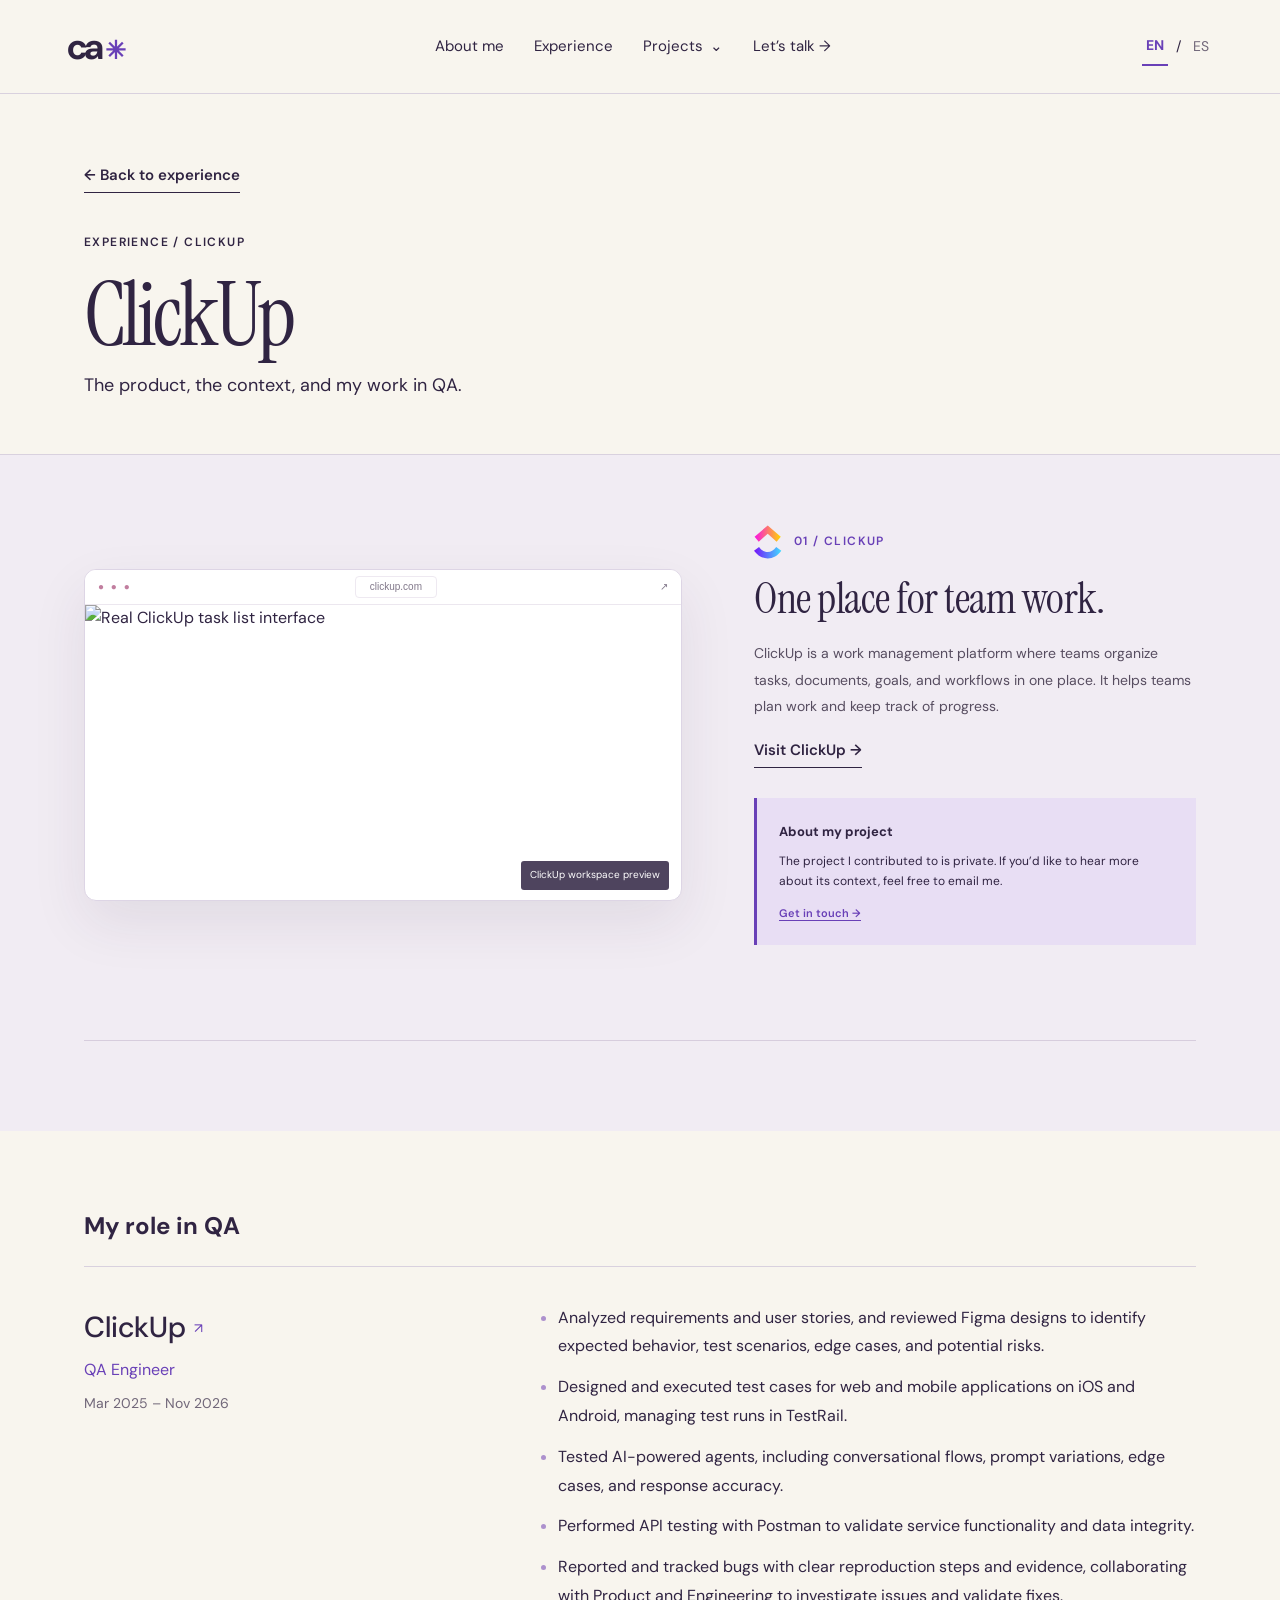
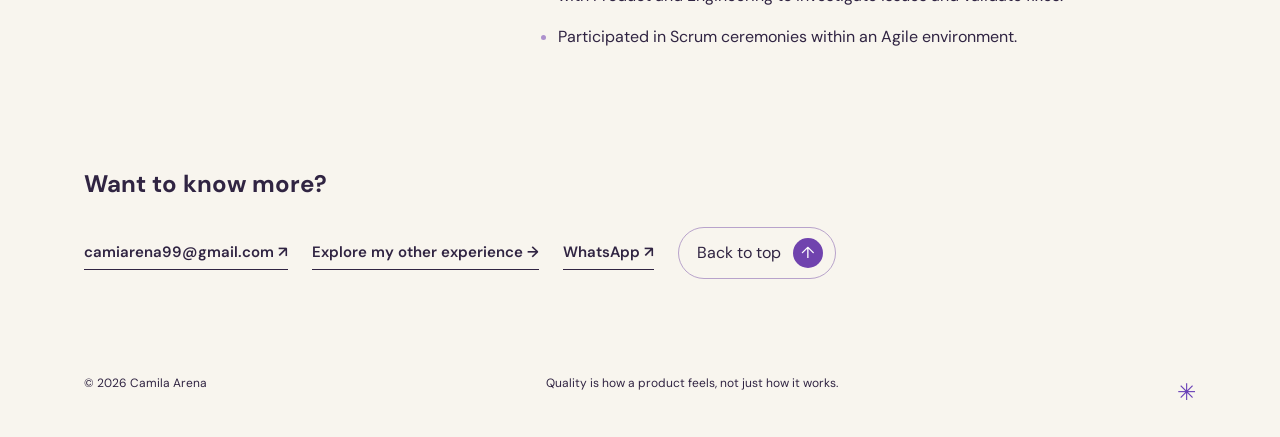
==== commit f67de60a: "Fix navbar alignment and hover contrast" ====
--- a/clickup.html
+++ b/clickup.html
@@ -19,7 +19,7 @@
         <a href="index.html#about" data-en="About me" data-es="Sobre mí">About me</a
         ><a href="index.html#experience" data-en="Experience" data-es="Experiencia"
           >Experience</a
-        ><div class="nav-projects"><button class="projects-toggle" type="button" aria-expanded="false" aria-controls="projects-menu"><span data-en="Projects" data-es="Proyectos">Projects</span><span class="menu-chevron" aria-hidden="true">⌄</span></button><div class="projects-menu" id="projects-menu" hidden><a href="index.html#projects" data-en="Selected projects" data-es="Proyectos destacados">Selected projects</a><a href="clickup.html">ClickUp</a><a href="razor.html">RazorTech</a></div></div
+        ><div class="nav-projects"><button class="projects-toggle" type="button" aria-expanded="false" aria-controls="projects-menu"><span data-en="Projects" data-es="Proyectos">Projects</span><span class="menu-chevron" aria-hidden="true">⌄</span></button><div class="projects-menu" id="projects-menu" hidden><a href="clickup.html">ClickUp</a><a href="razor.html">RazorTech</a><a href="index.html#projects" data-en="Personal Projects" data-es="Proyectos personales">Personal Projects</a></div></div
         ><a href="index.html#contact" data-en="Let’s talk →" data-es="Hablemos →"
           >Let’s talk →</a
         >
--- a/style.css
+++ b/style.css
@@ -707,8 +707,8 @@
     gap: 18px;
     font-size: 11px;
   }
-  nav a:nth-child(2),
-  nav a:last-child {
+  nav > a:nth-child(2),
+  nav > a:last-child {
     display: none;
   }
   .wordmark {
@@ -1943,3 +1943,25 @@
     transform:none;
   }
 }
+
+/* Navigation alignment and back-to-top contrast. */
+header nav { align-items:center; }
+header nav > a, .projects-toggle { line-height:1.5; }
+.projects-toggle { padding:0; }
+.back-to-top:hover, .back-to-top:focus-visible { color:#7043ae; background:#eee5f6; }
+.back-to-top:hover .top-arrow, .back-to-top:focus-visible .top-arrow { color:#fff; background:#7043ae; }
+
+/* Personal-interest pills. */
+.about .tags span {
+  transition:background-color 220ms ease, color 220ms ease, border-color 220ms ease;
+}
+@media (hover:hover) and (pointer:fine) {
+  .about .tags span:hover {
+    background-color:#7043ae;
+    border-color:#7043ae;
+    color:#fff;
+  }
+}
+@media (prefers-reduced-motion:reduce) {
+  .about .tags span { transition:none; }
+}
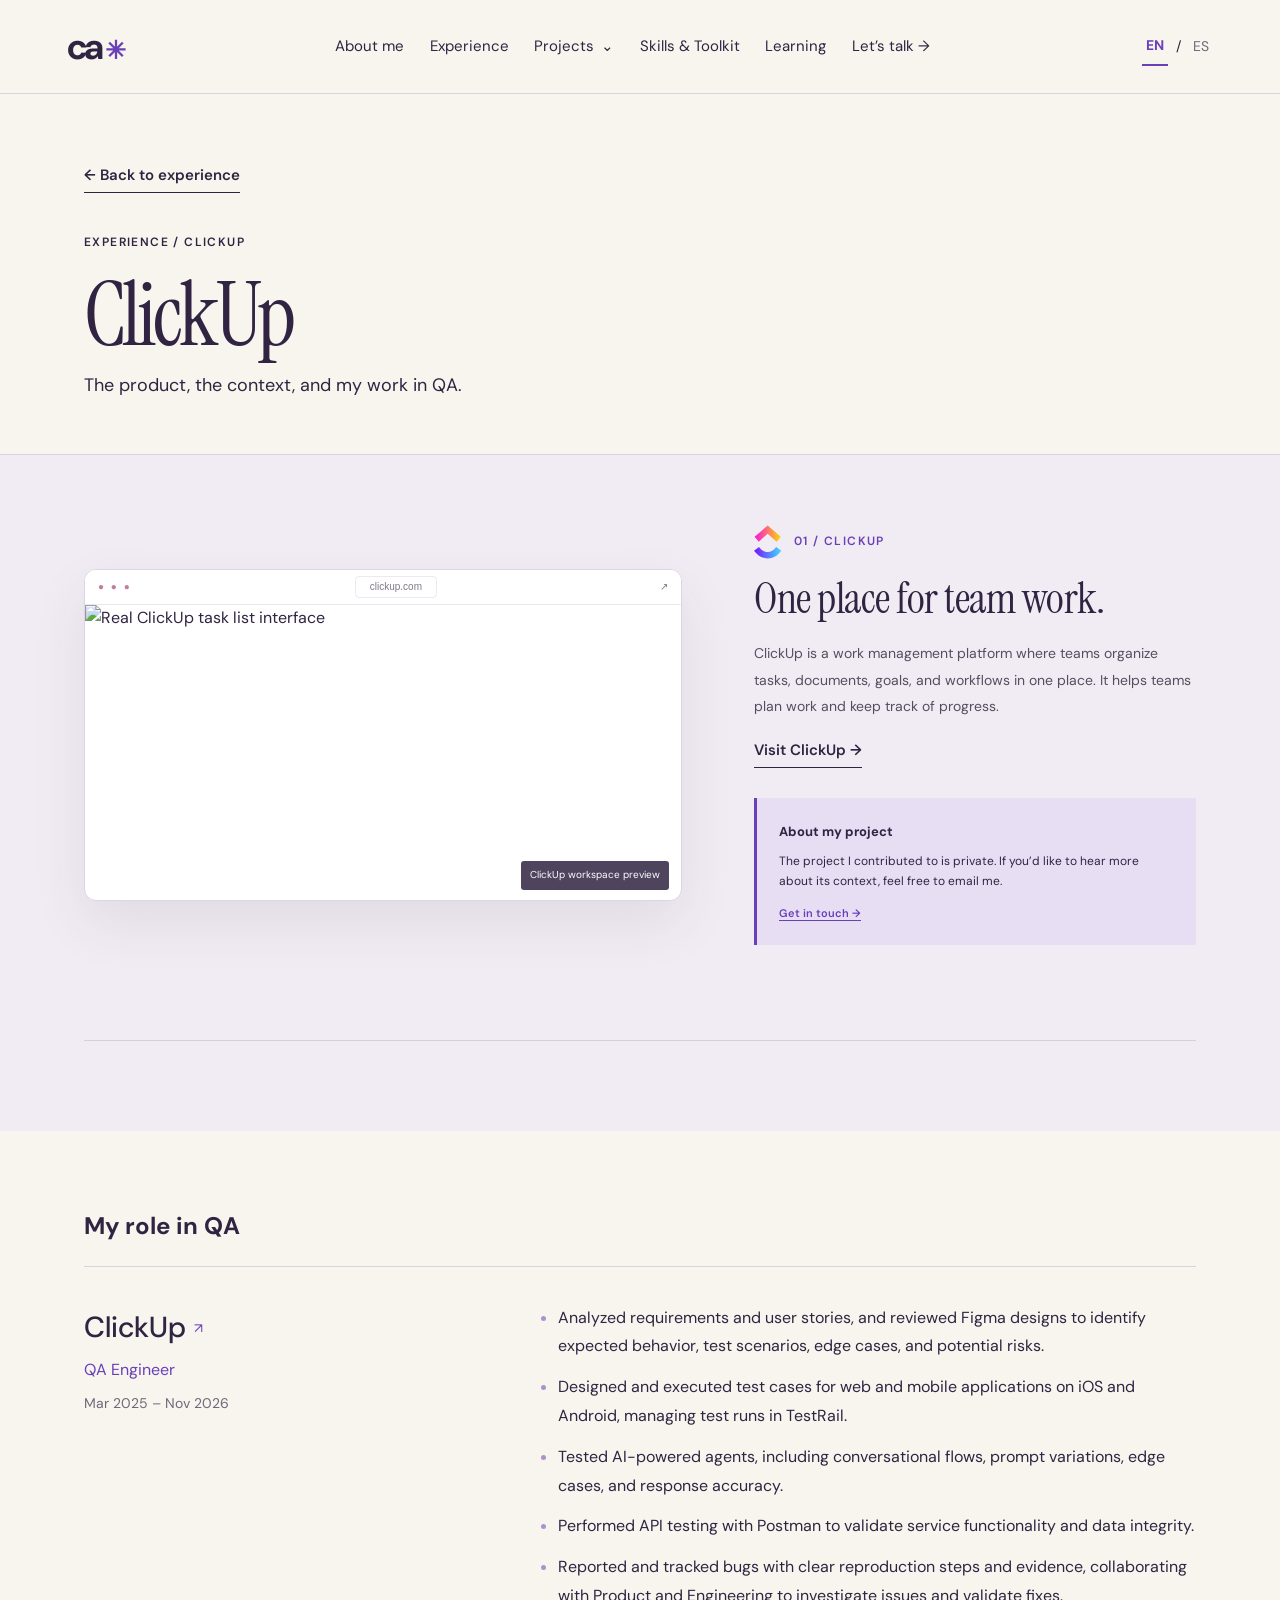
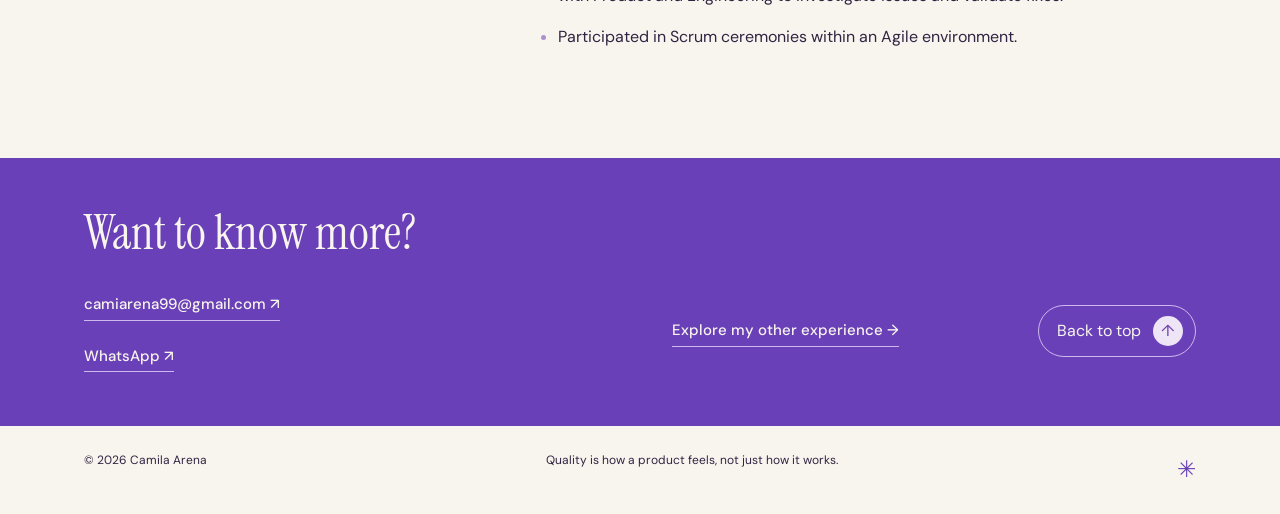
==== commit 47ff304d: "Add Skills and Learning navigation" ====
--- a/clickup.html
+++ b/clickup.html
@@ -20,7 +20,7 @@
         ><a href="index.html#experience" data-en="Experience" data-es="Experiencia"
           >Experience</a
         ><div class="nav-projects"><button class="projects-toggle" type="button" aria-expanded="false" aria-controls="projects-menu"><span data-en="Projects" data-es="Proyectos">Projects</span><span class="menu-chevron" aria-hidden="true">⌄</span></button><div class="projects-menu" id="projects-menu" hidden><a href="clickup.html">ClickUp</a><a href="razor.html">RazorTech</a><a href="index.html#projects" data-en="Personal Projects" data-es="Proyectos personales">Personal Projects</a></div></div
-        ><a href="index.html#contact" data-en="Let’s talk →" data-es="Hablemos →"
+        ><a href="index.html#toolkit" data-en="Skills &amp; Toolkit" data-es="Habilidades">Skills &amp; Toolkit</a><a href="index.html#learning" data-en="Learning" data-es="Formación">Learning</a><a href="index.html#contact" data-en="Let’s talk →" data-es="Hablemos →"
           >Let’s talk →</a
         >
       </nav>
@@ -90,7 +90,19 @@
               </div>
             </div>
           </div>
-</div></section><section class="wrap detail-role"><h2 data-en="My role in QA" data-es="Mi rol en QA">My role in QA</h2><div id="jobs"></div></section><section class="wrap detail-contact"><h2 data-en="Want to know more?" data-es="¿Querés conocer más?">Want to know more?</h2><a class="text-link" href="mailto:camiarena99@gmail.com">camiarena99@gmail.com ↗</a><a class="text-link" href="razor.html" data-en="Explore my other experience →" data-es="Ver mi otra experiencia →">Explore my other experience →</a><a class="text-link whatsapp-link" href="https://wa.me/5492914139035" target="_blank" rel="noopener noreferrer">WhatsApp ↗</a><a class="back-to-top" href="#top"><span data-en="Back to top" data-es="Volver arriba">Back to top</span><span class="top-arrow" aria-hidden="true">↑</span></a></section></main>    <footer class="wrap">
+</div></section><section class="wrap detail-role"><h2 data-en="My role in QA" data-es="Mi rol en QA">My role in QA</h2><div id="jobs"></div></section><section class="detail-contact" aria-labelledby="detail-contact-title">
+  <div class="wrap detail-contact-inner">
+    <h2 id="detail-contact-title" data-en="Want to know more?" data-es="¿Querés conocer más?">Want to know more?</h2>
+    <div class="detail-contact-actions">
+      <div class="detail-contact-direct">
+        <a class="text-link" href="mailto:camiarena99@gmail.com">camiarena99@gmail.com ↗</a>
+        <a class="text-link whatsapp-link" href="https://wa.me/5492914139035" target="_blank" rel="noopener noreferrer">WhatsApp ↗</a>
+      </div>
+      <a class="text-link detail-contact-explore" href="razor.html" data-en="Explore my other experience →" data-es="Ver mi otra experiencia →">Explore my other experience →</a>
+      <a class="back-to-top" href="#top"><span data-en="Back to top" data-es="Volver arriba">Back to top</span><span class="top-arrow" aria-hidden="true">↑</span></a>
+    </div>
+  </div>
+</section></main>    <footer class="wrap">
       <span>© 2026 Camila Arena</span
       ><span
         data-en="Quality is how a product feels, not just how it works."
--- a/style.css
+++ b/style.css
@@ -1965,3 +1965,62 @@
 @media (prefers-reduced-motion:reduce) {
   .about .tags span { transition:none; }
 }
+
+/* Compact contact band on experience pages only. */
+body[data-company] .detail-contact {
+  display:block;
+  background:var(--purple);
+  color:var(--paper);
+  padding:48px 0 54px;
+  margin-top:24px;
+}
+.detail-contact-inner { width:100%; box-sizing:border-box; }
+.detail-contact h2 {
+  font-family:"Instrument Serif", Georgia, serif;
+  font-size:clamp(34px,4vw,48px);
+  font-weight:400;
+  line-height:1.12;
+  margin:0 0 30px;
+}
+.detail-contact-actions {
+  display:grid;
+  grid-template-columns:minmax(0,1fr) minmax(0,1fr) auto;
+  align-items:center;
+  gap:28px;
+}
+.detail-contact-direct { display:flex; flex-direction:column; align-items:flex-start; gap:20px; min-width:0; }
+.detail-contact-actions .text-link { color:inherit; font-size:15px; font-weight:500; line-height:1.5; border-bottom-color:#cdb9ee; max-width:100%; }
+.detail-contact-explore { justify-self:center; }
+.detail-contact-actions .back-to-top { justify-self:end; white-space:nowrap; color:var(--paper); border-color:#cdb9ee; }
+.detail-contact-actions .top-arrow { background:#eee5f6; color:#7043ae; }
+.detail-contact-actions .back-to-top:hover,
+.detail-contact-actions .back-to-top:focus-visible { color:#7043ae; background:#eee5f6; }
+.detail-contact-actions .back-to-top:hover .top-arrow,
+.detail-contact-actions .back-to-top:focus-visible .top-arrow { background:#7043ae; color:#fff; }
+@media(max-width:900px) {
+  .detail-contact-actions { grid-template-columns:minmax(0,1fr) auto; gap:30px; }
+  .detail-contact-explore { grid-row:2; justify-self:start; }
+  .detail-contact-actions .back-to-top { grid-column:2; grid-row:2; }
+}
+@media(max-width:650px) {
+  body[data-company] .detail-contact { padding:36px 0 40px; }
+  .detail-contact-actions { grid-template-columns:minmax(0,1fr); gap:30px; }
+  .detail-contact-explore { grid-row:auto; }
+  .detail-contact-actions .back-to-top { grid-column:1; grid-row:auto; justify-self:end; margin-top:4px; }
+}
+
+/* Expanded navigation, including skills and learning. */
+header nav { gap:clamp(14px,2vw,30px); }
+header nav > a, .projects-toggle { white-space:nowrap; }
+#toolkit, #learning { scroll-margin-top:24px; }
+@media(max-width:1100px) {
+  header { height:auto; min-height:94px; display:grid; grid-template-columns:1fr auto; gap:14px 20px; padding-top:16px; padding-bottom:18px; }
+  header .wordmark { grid-column:1; grid-row:1; }
+  header .language { grid-column:2; grid-row:1; }
+  header nav { grid-column:1 / -1; grid-row:2; display:flex; flex-wrap:wrap; justify-content:center; gap:14px 24px; }
+  header nav > a:nth-child(2), header nav > a:last-child { display:block; }
+}
+@media(max-width:650px) {
+  header nav { justify-content:flex-start; gap:14px 20px; font-size:13px; }
+  header .projects-menu { left:auto; right:0; }
+}
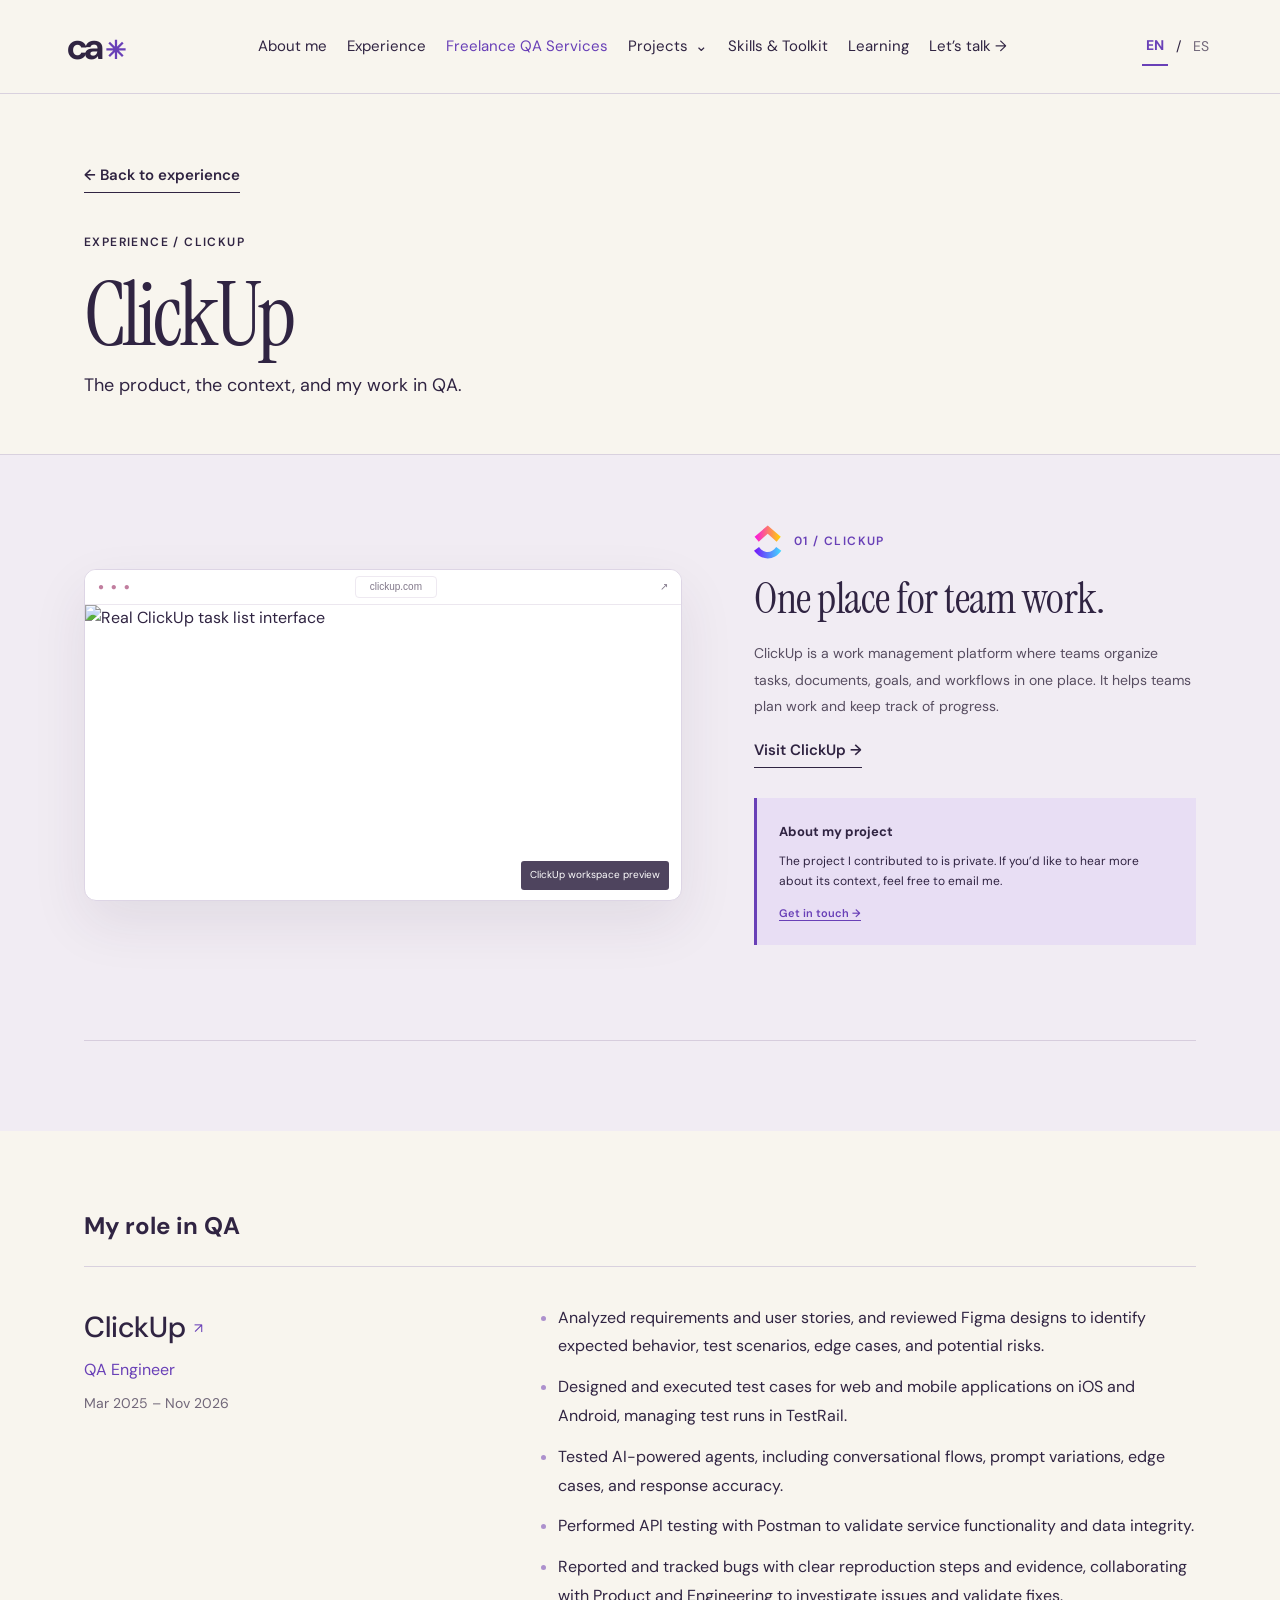
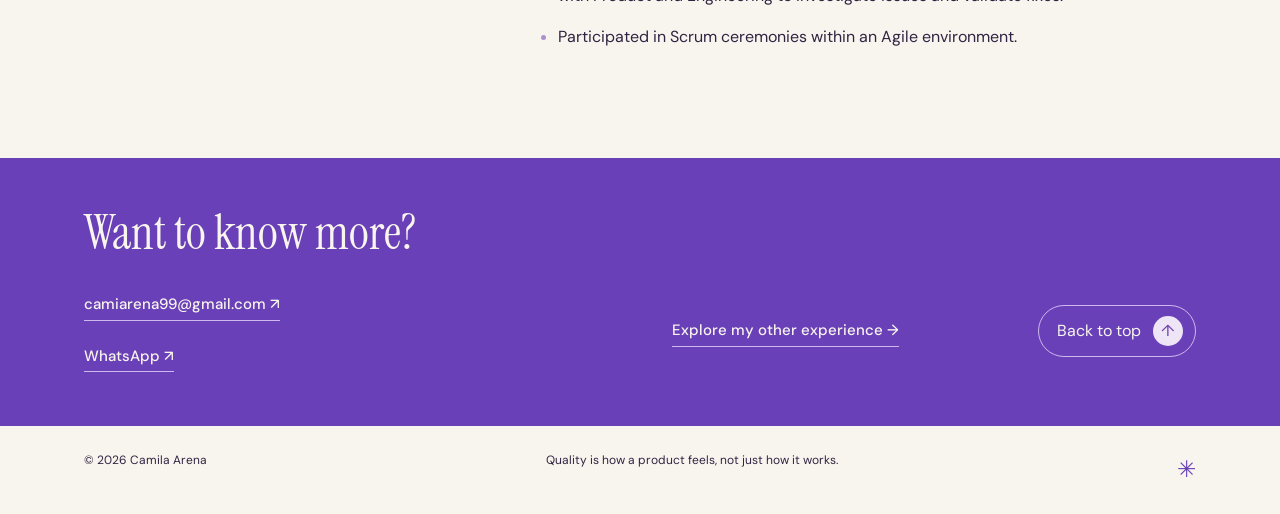
==== commit f2781ae4: "Add freelance QA services section" ====
--- a/clickup.html
+++ b/clickup.html
@@ -5,22 +5,96 @@
     <meta name="viewport" content="width=device-width,initial-scale=1" />
     <meta
       name="description"
-      content="Camila Arena — QA Engineer. Quality, thoughtful interfaces, and a curious mind. Explore my experience and projects."
+      content="Explore Camila Arena’s manual QA experience at ClickUp, testing web and mobile collaboration software."
     />
     <meta name="theme-color" content="#f8f5ee" />
-    <title>ClickUp — Camila Arena</title>
+    <link rel="canonical" href="https://camiarena.com.ar/clickup.html" />
+    <meta property="og:title" content="ClickUp QA Experience — Camila Arena" />
+    <meta
+      property="og:description"
+      content="Explore Camila Arena’s manual QA experience at ClickUp, testing web and mobile collaboration software."
+    />
+    <meta name="twitter:title" content="ClickUp QA Experience — Camila Arena" />
+    <meta
+      name="twitter:description"
+      content="Explore Camila Arena’s manual QA experience at ClickUp, testing web and mobile collaboration software."
+    />
+    <meta property="og:url" content="https://camiarena.com.ar/clickup.html" />
+    <meta
+      property="og:image:alt"
+      content="Camila Arena — QA Engineer, Systems Engineer and ISTQB Certified"
+    />
+    <meta
+      name="twitter:image:alt"
+      content="Camila Arena — QA Engineer, Systems Engineer and ISTQB Certified"
+    />
+    <meta property="og:type" content="website" />
+    <meta property="og:site_name" content="Camila Arena — QA Portfolio" />
+    <meta property="og:locale" content="en_US" />
+    <meta
+      property="og:image"
+      content="https://camiarena.com.ar/assets/og-camila-arena.png"
+    />
+    <meta
+      property="og:image:secure_url"
+      content="https://camiarena.com.ar/assets/og-camila-arena.png"
+    />
+    <meta property="og:image:type" content="image/png" />
+    <meta property="og:image:width" content="1200" />
+    <meta property="og:image:height" content="630" />
+    <meta name="twitter:card" content="summary_large_image" />
+    <meta
+      name="twitter:image"
+      content="https://camiarena.com.ar/assets/og-camila-arena.png"
+    />
+    <title>ClickUp QA Experience — Camila Arena</title>
     <link rel="stylesheet" href="style.css" />
   </head>
+  
   <body id="top" data-company="ClickUp">
     <a class="skip" href="#main">Skip to content</a>
     <header>
       <a class="wordmark" href="index.html">ca<span>✳︎</span></a>
-      <nav aria-label="Main navigation">
-        <a href="index.html#about" data-en="About me" data-es="Sobre mí">About me</a
-        ><a href="index.html#experience" data-en="Experience" data-es="Experiencia"
+      <nav id="main-navigation" aria-label="Main navigation">
+        <a href="index.html#about" data-en="About me" data-es="Sobre mí"
+          >About me</a
+        ><a
+          href="index.html#experience"
+          data-en="Experience"
+          data-es="Experiencia"
           >Experience</a
-        ><div class="nav-projects"><button class="projects-toggle" type="button" aria-expanded="false" aria-controls="projects-menu"><span data-en="Projects" data-es="Proyectos">Projects</span><span class="menu-chevron" aria-hidden="true">⌄</span></button><div class="projects-menu" id="projects-menu" hidden><a href="clickup.html">ClickUp</a><a href="razor.html">RazorTech</a><a href="index.html#projects" data-en="Personal Projects" data-es="Proyectos personales">Personal Projects</a></div></div
-        ><a href="index.html#toolkit" data-en="Skills &amp; Toolkit" data-es="Habilidades">Skills &amp; Toolkit</a><a href="index.html#learning" data-en="Learning" data-es="Formación">Learning</a><a href="index.html#contact" data-en="Let’s talk →" data-es="Hablemos →"
+        ><a class="freelance-nav-link" href="index.html#freelance" data-en="Freelance QA Services" data-es="Servicios QA Freelance">Freelance QA Services</a>
+        <div class="nav-projects">
+          <button
+            class="projects-toggle"
+            type="button"
+            aria-expanded="false"
+            aria-controls="projects-menu"
+          >
+            <span data-en="Projects" data-es="Proyectos">Projects</span
+            ><span class="menu-chevron" aria-hidden="true">⌄</span>
+          </button>
+          <div class="projects-menu" id="projects-menu" hidden>
+            <a href="clickup.html">ClickUp</a><a href="razor.html">RazorTech</a
+            ><a
+              href="index.html#projects"
+              data-en="Personal Projects"
+              data-es="Proyectos personales"
+              >Personal Projects</a
+            >
+          </div>
+        </div>
+        <a
+          href="index.html#toolkit"
+          data-en="Skills &amp; Toolkit"
+          data-es="Habilidades"
+          >Skills &amp; Toolkit</a
+        ><a href="index.html#learning" data-en="Learning" data-es="Formación"
+          >Learning</a
+        ><a
+          href="index.html#contact"
+          data-en="Let’s talk →"
+          data-es="Hablemos →"
           >Let’s talk →</a
         >
       </nav>
@@ -28,8 +102,45 @@
         <button id="en" aria-pressed="true">EN</button><span>/</span
         ><button id="es" aria-pressed="false">ES</button>
       </div>
+      <button
+        class="mobile-menu-toggle"
+        type="button"
+        aria-expanded="false"
+        aria-controls="main-navigation"
+      >
+        <span data-en="Menu" data-es="Menú">Menu</span
+        ><span class="hamburger-icon" aria-hidden="true"
+          ><span></span><span></span><span></span
+        ></span>
+      </button>
     </header>
-<main id="main"><section class="detail-intro wrap"><a class="text-link" href="index.html#experience" data-en="← Back to experience" data-es="← Volver a experiencia">← Back to experience</a><p class="eyebrow" data-en="EXPERIENCE / CLICKUP" data-es="EXPERIENCIA / CLICKUP">EXPERIENCE / CLICKUP</p><h1>ClickUp</h1><p data-en="The product, the context, and my work in QA." data-es="El producto, el contexto y mi trabajo en QA.">The product, the context, and my work in QA.</p></section><section class="company-details section"><div class="wrap">          <div class="company-feature" id="clickup-details">
+    <main id="main">
+      <section class="detail-intro wrap">
+        <a
+          class="text-link"
+          href="index.html#experience"
+          data-en="← Back to experience"
+          data-es="← Volver a experiencia"
+          >← Back to experience</a
+        >
+        <p
+          class="eyebrow"
+          data-en="EXPERIENCE / CLICKUP"
+          data-es="EXPERIENCIA / CLICKUP"
+        >
+          EXPERIENCE / CLICKUP
+        </p>
+        <h1>ClickUp</h1>
+        <p
+          data-en="The product, the context, and my work in QA."
+          data-es="El producto, el contexto y mi trabajo en QA."
+        >
+          The product, the context, and my work in QA.
+        </p>
+      </section>
+      <section class="company-details section">
+        <div class="wrap">
+          <div class="company-feature" id="clickup-details">
             <div class="site-preview clickup-preview">
               <div class="preview-browser">
                 <span>● ● ●</span><span>clickup.com</span><span>↗</span>
@@ -46,7 +157,50 @@
               >
             </div>
             <div class="company-copy">
-              <div class="company-brand"><svg aria-hidden="true" focusable="false" fill="none" height="38" viewBox="0 0 32 38" width="32" xmlns="http://www.w3.org/2000/svg" xmlns:xlink="http://www.w3.org/1999/xlink"><linearGradient id="a" gradientUnits="userSpaceOnUse" x1="0" x2="31.2358" y1="40.2438" y2="40.2438"><stop offset="0" stop-color="#7612fa"/><stop offset="1" stop-color="#40ddff"/></linearGradient><linearGradient id="b" gradientUnits="userSpaceOnUse" x1=".68116" x2="30.6097" y1="21.9883" y2="21.9883"><stop offset="0" stop-color="#fa12e3"/><stop offset="1" stop-color="#ffd700"/></linearGradient><path d="m0 29.087 5.76396-4.46c3.06234 4.037 6.31594 5.8978 9.93744 5.8978 3.6022 0 6.7638-1.8388 9.6881-5.8441l5.8463 4.3525c-4.2195 5.7756-9.463 8.8272-15.5344 8.8272-6.05203 0-11.34635-3.032-15.7014-8.7734z" fill="url(#a)"/><path d="m15.683 9.70266-10.25946 8.92994-4.74238-5.5555 15.02364-13.07702371 14.9049 13.08672371-4.7641 5.536z" fill="url(#b)"/></svg><p class="tiny">01 / CLICKUP</p></div>
+              <div class="company-brand">
+                <svg
+                  aria-hidden="true"
+                  focusable="false"
+                  fill="none"
+                  height="38"
+                  viewBox="0 0 32 38"
+                  width="32"
+                  xmlns="http://www.w3.org/2000/svg"
+                  xmlns:xlink="http://www.w3.org/1999/xlink"
+                >
+                  <linearGradient
+                    id="a"
+                    gradientUnits="userSpaceOnUse"
+                    x1="0"
+                    x2="31.2358"
+                    y1="40.2438"
+                    y2="40.2438"
+                  >
+                    <stop offset="0" stop-color="#7612fa" />
+                    <stop offset="1" stop-color="#40ddff" />
+                  </linearGradient>
+                  <linearGradient
+                    id="b"
+                    gradientUnits="userSpaceOnUse"
+                    x1=".68116"
+                    x2="30.6097"
+                    y1="21.9883"
+                    y2="21.9883"
+                  >
+                    <stop offset="0" stop-color="#fa12e3" />
+                    <stop offset="1" stop-color="#ffd700" />
+                  </linearGradient>
+                  <path
+                    d="m0 29.087 5.76396-4.46c3.06234 4.037 6.31594 5.8978 9.93744 5.8978 3.6022 0 6.7638-1.8388 9.6881-5.8441l5.8463 4.3525c-4.2195 5.7756-9.463 8.8272-15.5344 8.8272-6.05203 0-11.34635-3.032-15.7014-8.7734z"
+                    fill="url(#a)"
+                  />
+                  <path
+                    d="m15.683 9.70266-10.25946 8.92994-4.74238-5.5555 15.02364-13.07702371 14.9049 13.08672371-4.7641 5.536z"
+                    fill="url(#b)"
+                  />
+                </svg>
+                <p class="tiny">01 / CLICKUP</p>
+              </div>
               <h3
                 data-en="One place for team work."
                 data-es="Un espacio para organizar el trabajo en equipo."
@@ -90,19 +244,51 @@
               </div>
             </div>
           </div>
-</div></section><section class="wrap detail-role"><h2 data-en="My role in QA" data-es="Mi rol en QA">My role in QA</h2><div id="jobs"></div></section><section class="detail-contact" aria-labelledby="detail-contact-title">
-  <div class="wrap detail-contact-inner">
-    <h2 id="detail-contact-title" data-en="Want to know more?" data-es="¿Querés conocer más?">Want to know more?</h2>
-    <div class="detail-contact-actions">
-      <div class="detail-contact-direct">
-        <a class="text-link" href="mailto:camiarena99@gmail.com">camiarena99@gmail.com ↗</a>
-        <a class="text-link whatsapp-link" href="https://wa.me/5492914139035" target="_blank" rel="noopener noreferrer">WhatsApp ↗</a>
-      </div>
-      <a class="text-link detail-contact-explore" href="razor.html" data-en="Explore my other experience →" data-es="Ver mi otra experiencia →">Explore my other experience →</a>
-      <a class="back-to-top" href="#top"><span data-en="Back to top" data-es="Volver arriba">Back to top</span><span class="top-arrow" aria-hidden="true">↑</span></a>
-    </div>
-  </div>
-</section></main>    <footer class="wrap">
+        </div>
+      </section>
+      <section class="wrap detail-role">
+        <h2 data-en="My role in QA" data-es="Mi rol en QA">My role in QA</h2>
+        <div id="jobs"></div>
+      </section>
+      <section class="detail-contact" aria-labelledby="detail-contact-title">
+        <div class="wrap detail-contact-inner">
+          <h2
+            id="detail-contact-title"
+            data-en="Want to know more?"
+            data-es="¿Querés conocer más?"
+          >
+            Want to know more?
+          </h2>
+          <div class="detail-contact-actions">
+            <div class="detail-contact-direct">
+              <a class="text-link" href="mailto:camiarena99@gmail.com"
+                >camiarena99@gmail.com ↗</a
+              >
+              <a
+                class="text-link whatsapp-link"
+                href="https://wa.me/5492914139035"
+                target="_blank"
+                rel="noopener noreferrer"
+                >WhatsApp ↗</a
+              >
+            </div>
+            <a
+              class="text-link detail-contact-explore"
+              href="razor.html"
+              data-en="Explore my other experience →"
+              data-es="Ver mi otra experiencia →"
+              >Explore my other experience →</a
+            >
+            <a class="back-to-top" href="#top"
+              ><span data-en="Back to top" data-es="Volver arriba"
+                >Back to top</span
+              ><span class="top-arrow" aria-hidden="true">↑</span></a
+            >
+          </div>
+        </div>
+      </section>
+    </main>
+    <footer class="wrap">
       <span>© 2026 Camila Arena</span
       ><span
         data-en="Quality is how a product feels, not just how it works."
@@ -111,5 +297,11 @@
       ><span>✳︎</span>
     </footer>
     <script src="app.js"></script>
+    <script>
+      window.va = window.va || function () {
+        (window.vaq = window.vaq || []).push(arguments);
+      };
+    </script>
+    <script defer src="/_vercel/insights/script.js"></script>
   </body>
 </html>
--- a/style.css
+++ b/style.css
@@ -2024,3 +2024,67 @@
   header nav { justify-content:flex-start; gap:14px 20px; font-size:13px; }
   header .projects-menu { left:auto; right:0; }
 }
+
+/* Compact mobile navigation; desktop navigation is unchanged. */
+.mobile-menu-toggle { display:none; }
+@media(max-width:650px) {
+  header { grid-template-columns:minmax(0,1fr) auto auto; min-height:76px; gap:0 14px; padding:14px 20px; align-items:center; }
+  header .wordmark { grid-column:1; grid-row:1; justify-self:start; }
+  header .language { grid-column:2; grid-row:1; }
+  .mobile-menu-toggle { grid-column:3; grid-row:1; display:inline-flex; align-items:center; justify-content:center; gap:8px; min-height:44px; padding:8px 10px; border:1px solid #d9cee4; border-radius:10px; background:transparent; color:var(--ink); font:inherit; font-size:13px; cursor:pointer; }
+  .hamburger-icon { display:flex; flex-direction:column; gap:4px; width:18px; }
+  .hamburger-icon span { display:block; height:2px; width:18px; background:currentColor; border-radius:2px; transition:transform .2s, opacity .2s; }
+  .mobile-menu-toggle[aria-expanded="true"] .hamburger-icon span:nth-child(1) { transform:translateY(6px) rotate(45deg); }
+  .mobile-menu-toggle[aria-expanded="true"] .hamburger-icon span:nth-child(2) { opacity:0; }
+  .mobile-menu-toggle[aria-expanded="true"] .hamburger-icon span:nth-child(3) { transform:translateY(-6px) rotate(-45deg); }
+  header nav { display:none; grid-column:1 / -1; grid-row:2; width:100%; min-width:0; box-sizing:border-box; margin-top:14px; padding-top:12px; border-top:1px solid var(--line); gap:2px; }
+  header.mobile-menu-open nav { display:flex; flex-direction:column; align-items:stretch; }
+  header nav > a, header nav > a:nth-child(2), header nav > a:last-child { display:block; padding:12px; min-height:44px; box-sizing:border-box; border-radius:8px; font-size:15px; }
+  header .projects-toggle { width:100%; justify-content:space-between; padding:12px; min-height:44px; box-sizing:border-box; font-size:15px; }
+  header .projects-menu { position:static; width:auto; max-width:100%; box-sizing:border-box; margin:0 0 8px 12px; padding:4px 8px; box-shadow:none; border:0; border-left:2px solid #cdb9ee; border-radius:0; background:transparent; }
+  header .projects-menu a { white-space:normal; min-height:44px; box-sizing:border-box; }
+  .detail-contact-actions .back-to-top { justify-self:start; margin-left:0; }
+  .contact-links .back-to-top { align-self:flex-start; margin-left:0; }
+}
+@media(prefers-reduced-motion:reduce) { .hamburger-icon span { transition:none; } }
+
+/* Experience overview on the home page. */
+.job .job-summary { margin:0; font-size:16px; line-height:1.85; }
+
+/* Keep the location and specialties separate from the hero illustration on phones. */
+@media (max-width:650px) {
+  .hero > .art { height:500px; margin-top:22px; margin-bottom:0; }
+  .hero-footer {
+    display:flex;
+    flex-direction:column;
+    align-items:flex-start;
+    gap:10px;
+    margin-top:30px;
+    padding:18px 0 22px;
+    line-height:1.7;
+    font-size:9px;
+    letter-spacing:1.2px;
+  }
+  .hero-footer span { width:100%; text-align:left!important; }
+}
+
+/* Freelance QA services */
+.freelance { background:var(--lilac); border-block:1px solid var(--line); }
+.freelance-heading { display:grid; grid-template-columns:1.15fr 1fr; gap:48px; align-items:center; margin-bottom:40px; }
+.freelance-heading .section-title { margin:0; font-size:clamp(36px,4.3vw,58px); }
+.freelance-heading > p { margin:0; max-width:48ch; font-size:17px; line-height:1.8; }
+.freelance-grid { display:grid; grid-template-columns:repeat(3,minmax(0,1fr)); gap:20px; }
+.freelance-card { min-width:0; padding:30px; background:var(--paper); border:1px solid #d0bfdf; border-radius:16px; transition:transform .2s ease,box-shadow .2s ease,border-color .2s ease; }
+.freelance-icon { display:inline-flex; align-items:center; justify-content:center; width:52px; height:52px; background:var(--lilac); color:var(--purple); border-radius:14px; margin-bottom:22px; }
+.freelance-card h3 { margin:0 0 14px; font-family:"DM Sans",sans-serif; font-size:20px; line-height:1.4; font-weight:600; }
+.freelance-card p { margin:0; font-size:16px; line-height:1.75; color:#5e5269; }
+.freelance-cta { display:flex; align-items:center; justify-content:space-between; gap:32px; margin-top:36px; padding-top:32px; border-top:1px solid #cbbbda; }
+.freelance-cta h3 { margin:0 0 8px; font-family:"Instrument Serif",Georgia,serif; font-size:34px; font-weight:400; }
+.freelance-cta p { margin:0; max-width:58ch; font-size:16px; }
+.freelance .freelance-button { flex-shrink:0; text-align:center; white-space:normal; max-width:100%; font-size:16px; }
+header nav .freelance-nav-link { color:var(--purple); }
+@media(hover:hover) and (pointer:fine) { .freelance-card:hover { transform:translateY(-4px); border-color:var(--purple); box-shadow:0 12px 25px #3024420c; } }
+@media(min-width:651px) { header { height:auto; min-height:94px; padding-top:16px; padding-bottom:16px; } header nav { flex-wrap:wrap; justify-content:center; gap:12px 20px; } }
+@media(max-width:950px) { .freelance-heading { grid-template-columns:1fr; gap:24px; } .freelance-grid { grid-template-columns:repeat(2,minmax(0,1fr)); } .freelance-cta { align-items:flex-start; flex-direction:column; gap:24px; } }
+@media(max-width:650px) { .freelance-grid { grid-template-columns:minmax(0,1fr); gap:16px; } .freelance-card { padding:26px; } .freelance-heading { margin-bottom:30px; } .freelance .freelance-button { width:100%; } }
+@media(prefers-reduced-motion:reduce) { .freelance-card { transition:none; } .freelance-card:hover { transform:none; } }
